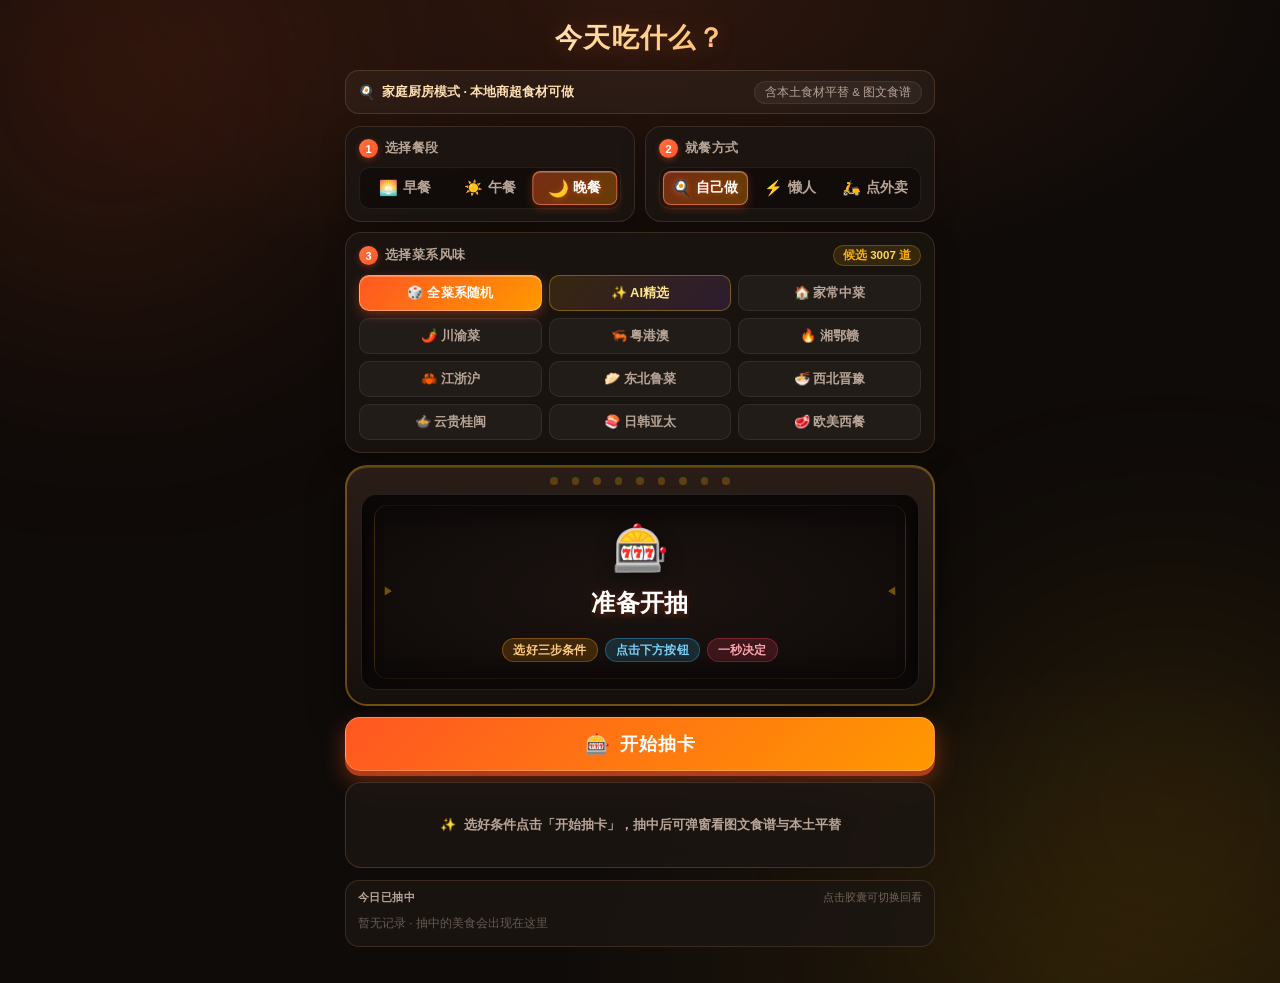
==== index.html @ c39fadd8 "feat: add Lazy Zone mode, AI Picks cuisine, and smart local ingredient substitutions" ====
<!DOCTYPE html>
<html lang="zh-CN">
<head>
  <meta charset="UTF-8" />
  <meta name="viewport" content="width=device-width, initial-scale=1.0" />
  <title>今天吃什么 · 每日美食抽选机</title>
  <link rel="stylesheet" href="style.css" />
</head>
<body>
  <div class="bg-glow bg-glow-1"></div>
  <div class="bg-glow bg-glow-2"></div>
  <canvas id="fxCanvas" class="fx-canvas"></canvas>

  <main class="app-container">
    <!-- 顶部极简标题 -->
    <header class="app-header">
      <h1 class="app-title">今天吃什么？</h1>
    </header>

    <!-- 恒定高度状态控制条（自己做 / 点外卖原地平滑淡入淡出，0高度跳动） -->
    <div class="status-stage">
      <!-- 自己做状态层 -->
      <div id="cookStatusLayer" class="status-layer active">
        <div class="loc-left">
          <span class="status-icon-badge">🍳</span>
          <span class="loc-text-ellipsis">家庭厨房模式 · 本地商超食材可做</span>
        </div>
        <div class="status-right-tag">含本土食材平替 & 图文食谱</div>
      </div>

      <!-- 懒人专区状态层 -->
      <div id="lazyStatusLayer" class="status-layer">
        <div class="loc-left">
          <span class="status-icon-badge">⚡</span>
          <span class="loc-text-ellipsis">懒人专区 · 电饭煲 / 空气炸锅 / 微波炉 / 10分钟快手</span>
        </div>
        <div class="status-right-tag">一锅出 · 少洗碗</div>
      </div>

      <!-- 点外卖状态层 -->
      <div id="takeoutStatusLayer" class="status-layer">
        <div class="loc-left">
          <span class="loc-dot" id="locDot"></span>
          <span id="locText" class="loc-text-ellipsis">正在扫描周边外卖店铺...</span>
        </div>
        <div class="loc-actions">
          <select id="radiusSelect" class="city-select" title="选择外卖配送扫描范围">
            <option value="1000">1km内</option>
            <option value="3000" selected>3km内</option>
            <option value="5000">5km内</option>
          </select>
          <select id="cityPreset" class="city-select" title="切换城市/商圈">
            <option value="">切换城市</option>
            <option value="31.2304,121.4737,上海市·人民广场">上海市</option>
            <option value="39.9042,116.4074,北京市·王府井">北京市</option>
            <option value="23.1291,113.2644,广州市·天河城">广州市</option>
            <option value="22.5431,114.0579,深圳市·福田中心">深圳市</option>
            <option value="30.6574,104.0815,成都市·春熙路">成都市</option>
            <option value="30.2741,120.1551,杭州市·西湖湖滨">杭州市</option>
            <option value="30.5928,114.3055,武汉市·江汉路">武汉市</option>
            <option value="28.2282,112.9388,长沙市·五一广场">长沙市</option>
            <option value="29.5630,106.5516,重庆市·解放碑">重庆市</option>
            <option value="34.3416,108.9398,西安市·钟楼">西安市</option>
          </select>
          <button type="button" id="btnRelocate" class="loc-btn" title="重新扫描定位">📍</button>
          <button type="button" id="btnSourceConfig" class="loc-btn" title="配置高德官方周边商户Key（可选）">⚙️</button>
        </div>
      </div>
    </div>

    <!-- 三步式选择面板 -->
    <section class="steps-panel">
      <div class="step-row-split">
        <!-- STEP 1: 早中晚 -->
        <div class="step-card">
          <div class="step-label">
            <span class="step-num">1</span>
            <span class="step-name">选择餐段</span>
          </div>
          <div class="segmented-control cols-3" id="mealGroup" style="--active-idx: 0;">
            <div class="segment-glider"></div>
            <button type="button" class="segment-btn active" data-meal="breakfast" data-idx="0">
              <span class="pill-icon">🌅</span><span>早餐</span>
            </button>
            <button type="button" class="segment-btn" data-meal="lunch" data-idx="1">
              <span class="pill-icon">☀️</span><span>午餐</span>
            </button>
            <button type="button" class="segment-btn" data-meal="dinner" data-idx="2">
              <span class="pill-icon">🌙</span><span>晚餐</span>
            </button>
          </div>
        </div>

        <!-- STEP 2: 自己做 / 懒人专区 / 外卖 -->
        <div class="step-card">
          <div class="step-label">
            <span class="step-num">2</span>
            <span class="step-name">就餐方式</span>
          </div>
          <div class="segmented-control cols-3" id="modeGroup" style="--active-idx: 0;">
            <div class="segment-glider"></div>
            <button type="button" class="segment-btn active" data-mode="cook" data-idx="0">
              <span class="pill-icon">🍳</span><span>自己做</span>
            </button>
            <button type="button" class="segment-btn" data-mode="lazy" data-idx="1">
              <span class="pill-icon">⚡</span><span>懒人</span>
            </button>
            <button type="button" class="segment-btn" data-mode="takeout" data-idx="2">
              <span class="pill-icon">🛵</span><span>点外卖</span>
            </button>
          </div>
        </div>
      </div>

      <!-- STEP 3: 3×4 完美对称菜系网格（全随机 + AI精选 + 10大菜系 = 12格） -->
      <div class="step-card">
        <div class="step-label">
          <span class="step-num">3</span>
          <span class="step-name">选择菜系风味</span>
          <span class="pool-count" id="poolCount">候选 <b id="poolCountNum">--</b> 道</span>
        </div>
        <div class="cuisine-grid" id="cuisineGroup">
          <button type="button" class="cuisine-chip active" data-cuisine="all">🎲 全菜系随机</button>
          <button type="button" class="cuisine-chip ai-pick-chip" data-cuisine="AI精选">✨ AI精选</button>
          <button type="button" class="cuisine-chip" data-cuisine="家常中菜">🏠 家常中菜</button>
          <button type="button" class="cuisine-chip" data-cuisine="川渝菜">🌶️ 川渝菜</button>
          <button type="button" class="cuisine-chip" data-cuisine="粤港澳">🦐 粤港澳</button>
          <button type="button" class="cuisine-chip" data-cuisine="湘鄂赣">🔥 湘鄂赣</button>
          <button type="button" class="cuisine-chip" data-cuisine="江浙沪">🦀 江浙沪</button>
          <button type="button" class="cuisine-chip" data-cuisine="东北鲁菜">🥟 东北鲁菜</button>
          <button type="button" class="cuisine-chip" data-cuisine="西北晋豫">🍜 西北晋豫</button>
          <button type="button" class="cuisine-chip" data-cuisine="云贵桂闽">🍲 云贵桂闽</button>
          <button type="button" class="cuisine-chip" data-cuisine="日韩亚太">🍣 日韩亚太</button>
          <button type="button" class="cuisine-chip" data-cuisine="欧美西餐">🥩 欧美西餐</button>
        </div>
      </div>
    </section>

    <!-- 老虎机滚轮抽选机 -->
    <section class="slot-machine-section">
      <div class="slot-frame" id="slotFrame">
        <div class="slot-lights">
          <span></span><span></span><span></span><span></span><span></span><span></span><span></span><span></span><span></span>
        </div>

        <div class="slot-window" id="slotWindow">
          <div class="slot-fade-top"></div>
          <div class="slot-speed-lines" id="slotSpeedLines"></div>
          <div class="slot-center-highlight">
            <div class="slot-pointer left">▶</div>
            <div class="slot-pointer right">◀</div>
          </div>
          <div class="slot-shockwave" id="slotShockwave"></div>
          <div class="slot-reel" id="slotReel">
            <div class="reel-card">
              <div class="dish-emoji">🎰</div>
              <div class="dish-name-wrap">
                <div class="dish-name">准备开抽</div>
              </div>
              <div class="dish-badges">
                <span class="badge badge-cuisine">选好三步条件</span>
                <span class="badge badge-mode">点击下方按钮</span>
                <span class="badge badge-flavor">一秒决定</span>
              </div>
            </div>
          </div>
          <div class="slot-fade-bottom"></div>
        </div>
      </div>

      <!-- 抽卡主按钮 -->
      <div class="draw-action-bar">
        <button type="button" id="btnDraw" class="draw-btn">
          <span class="draw-btn-shine"></span>
          <span class="draw-btn-icon">🎰</span>
          <span class="draw-btn-text">开始抽卡</span>
        </button>
      </div>

      <!-- 恒定高度底部操作坞（抽中后点击按钮才弹窗展示详细图文食谱或周边实店，主界面始终极简干净） -->
      <div class="result-dock" id="resultDock">
        <div class="dock-layer active" id="dockIdle">
          <div class="dock-placeholder">
            <span class="dock-placeholder-icon">✨</span>
            <span id="dockIdleText">选好条件点击「开始抽卡」，抽中后可点击查看详细图文食谱</span>
          </div>
        </div>
        <div class="dock-layer" id="dockResult">
          <div id="resultActionContent" class="result-action-content"></div>
        </div>
      </div>
    </section>

    <!-- 今日抽卡记录栏 -->
    <section id="historySection" class="history-section">
      <div class="history-header">
        <span class="history-title">今日已抽中</span>
        <span class="history-hint">点击胶囊可切换回看</span>
      </div>
      <div class="history-list" id="historyList">
        <span class="history-empty">暂无记录 · 抽中的美食会出现在这里</span>
      </div>
    </section>
  </main>

  <!-- 本页详细图文食谱 / 周边实店详情弹窗（点击按钮后在本页弹出，无外部跳转） -->
  <div id="recipeModal" class="modal-backdrop" aria-hidden="true">
    <div class="modal-card">
      <div class="modal-header">
        <div class="modal-title-group">
          <span id="modalEmoji" class="modal-emoji">🥘</span>
          <div class="modal-title-wrap">
            <h2 id="modalDishName" class="modal-title">菜名</h2>
            <div id="modalTags" class="modal-subtags"></div>
          </div>
        </div>
        <button type="button" id="btnCloseModal" class="modal-close" title="关闭弹窗">✕</button>
      </div>
      <div class="modal-body" id="modalBody"></div>
      <div class="modal-footer" id="modalFooter"></div>
    </div>
  </div>

  <!-- 外卖周边数据源设置弹窗 -->
  <div id="sourceModal" class="modal-backdrop" aria-hidden="true">
    <div class="modal-card" style="max-width:440px;">
      <div class="modal-header">
        <div class="modal-title-group">
          <span class="modal-emoji">📡</span>
          <div class="modal-title-wrap">
            <h2 class="modal-title">周边外卖店铺数据源</h2>
            <div class="modal-subtags">
              <span class="badge badge-cuisine" id="sourceStatusBadge">当前：免Key开放实时库</span>
            </div>
          </div>
        </div>
        <button type="button" id="btnCloseSourceModal" class="modal-close">✕</button>
      </div>
      <div class="modal-body">
        <div class="source-note">
          默认已接入<strong>免Key实时周边餐饮扫描</strong>（自动识别周边 1~5km 真实门店并自动归类菜系）。<br/>
          如需中国大陆三四线/县城更全门店、精准评分与人均消费，可在此填入免费的<strong>高德地图 Web服务 Key</strong>（个人实名每月 5,000 次免费额度，仅保存在本地浏览器）：
        </div>
        <div class="source-input-group">
          <input type="text" id="amapKeyInput" class="source-input" placeholder="留空则使用默认免费实时扫描，或粘贴高德 Web服务 Key" />
        </div>
      </div>
      <div class="modal-footer">
        <button type="button" id="btnSaveSource" class="action-link-btn primary-action">💾 保存并立即重新扫描</button>
        <button type="button" id="btnResetSource" class="action-link-btn">🔄 恢复默认免Key源</button>
      </div>
    </div>
  </div>

  <script src="dishes_data.js"></script>
  <script src="ai_curated_data.js"></script>
  <script src="city_shops_data.js"></script>
  <script src="app.js"></script>
</body>
</html>
---- style.css ----
:root {
  --bg-dark: #0f0b09;
  --bg-card: rgba(28, 22, 19, 0.84);
  --border-subtle: rgba(255, 190, 140, 0.14);
  --primary: #ff5722;
  --accent-gold: #ffb300;
  --accent-green: #22c55e;
  --text-main: #fff8f3;
  --text-muted: #b8a598;
  --reel-height: 196px;
  --ease-spring: cubic-bezier(0.22, 1, 0.36, 1);
  --ease-bounce: cubic-bezier(0.34, 1.56, 0.64, 1);
}

* {
  box-sizing: border-box;
  margin: 0;
  padding: 0;
  -webkit-tap-highlight-color: transparent;
}

body {
  font-family: -apple-system, BlinkMacSystemFont, "PingFang SC", "Hiragino Sans GB", "Microsoft YaHei", sans-serif;
  background-color: var(--bg-dark);
  background-image:
    radial-gradient(ellipse 80% 45% at 50% 0%, rgba(255, 100, 45, 0.13) 0%, transparent 65%),
    radial-gradient(ellipse 65% 50% at 85% 100%, rgba(255, 179, 0, 0.09) 0%, transparent 65%);
  color: var(--text-main);
  min-height: 100vh;
  display: flex;
  justify-content: center;
  align-items: flex-start;
  padding: 18px 16px 36px;
  overflow-x: hidden;
  position: relative;
}

.fx-canvas {
  position: fixed;
  inset: 0;
  width: 100%;
  height: 100%;
  pointer-events: none;
  z-index: 50;
}

.bg-glow {
  position: fixed;
  border-radius: 50%;
  filter: blur(130px);
  pointer-events: none;
  z-index: 0;
}

.bg-glow-1 {
  width: 420px;
  height: 420px;
  background: rgba(255, 87, 34, 0.15);
  top: -120px;
  left: -100px;
}

.bg-glow-2 {
  width: 380px;
  height: 380px;
  background: rgba(255, 179, 0, 0.11);
  bottom: -100px;
  right: -80px;
}

/* Main Centered Clean Container */
.app-container {
  position: relative;
  z-index: 1;
  width: 100%;
  max-width: 590px;
  display: flex;
  flex-direction: column;
  gap: 12px;
}

.app-header {
  text-align: center;
  padding: 2px 0;
}

.app-title {
  font-size: 27px;
  font-weight: 900;
  letter-spacing: 1.4px;
  background: linear-gradient(135deg, #fff8f0 10%, #ffcc80 55%, #ff7043 100%);
  -webkit-background-clip: text;
  -webkit-text-fill-color: transparent;
  filter: drop-shadow(0 2px 10px rgba(255, 87, 34, 0.24));
}

/* Fixed-Height Status Stage (Zero Layout Jump between Cook & Takeout) */
.status-stage {
  position: relative;
  height: 44px;
  border-radius: 14px;
  background: rgba(255, 255, 255, 0.04);
  border: 1px solid rgba(255, 190, 140, 0.16);
  overflow: hidden;
  backdrop-filter: blur(14px);
}

.status-layer {
  position: absolute;
  inset: 0;
  display: flex;
  align-items: center;
  justify-content: space-between;
  gap: 8px;
  padding: 0 12px;
  font-size: 12.5px;
  opacity: 0;
  transform: translateY(8px);
  pointer-events: none;
  transition: opacity 0.28s var(--ease-spring), transform 0.28s var(--ease-spring);
}

.status-layer.active {
  opacity: 1;
  transform: translateY(0);
  pointer-events: auto;
}

.loc-left {
  display: flex;
  align-items: center;
  gap: 7px;
  font-weight: 600;
  color: #ffe0b2;
  min-width: 0;
}

.loc-text-ellipsis {
  white-space: nowrap;
  overflow: hidden;
  text-overflow: ellipsis;
}

.status-icon-badge {
  font-size: 14px;
  flex-shrink: 0;
}

.status-right-tag {
  font-size: 11.5px;
  color: var(--text-muted);
  background: rgba(255, 255, 255, 0.05);
  padding: 3px 10px;
  border-radius: 99px;
  border: 1px solid rgba(255, 255, 255, 0.07);
  white-space: nowrap;
  flex-shrink: 0;
}

.loc-dot {
  flex-shrink: 0;
  width: 8px;
  height: 8px;
  border-radius: 50%;
  background: var(--accent-green);
  box-shadow: 0 0 8px var(--accent-green);
  transition: background 0.3s, box-shadow 0.3s;
}

.loc-dot.loading {
  background: var(--accent-gold);
  box-shadow: 0 0 8px var(--accent-gold);
  animation: pulse 1s infinite;
}

.loc-actions {
  display: flex;
  align-items: center;
  gap: 5px;
  flex-shrink: 0;
}

.loc-btn,
.city-select {
  background: rgba(255, 255, 255, 0.075);
  color: var(--text-main);
  border: 1px solid var(--border-subtle);
  border-radius: 8px;
  padding: 4px 7px;
  font-size: 12px;
  cursor: pointer;
  transition: background 0.2s, border-color 0.2s, transform 0.15s;
}

.loc-btn:hover,
.city-select:hover {
  background: rgba(255, 255, 255, 0.15);
  border-color: rgba(255, 179, 0, 0.42);
}

.loc-btn:active {
  transform: scale(0.94);
}

.city-select option {
  background: #1e1815;
  color: #fff;
}

/* Steps Panel */
.steps-panel {
  display: flex;
  flex-direction: column;
  gap: 10px;
}

.step-row-split {
  display: grid;
  grid-template-columns: 1fr 1fr;
  gap: 10px;
}

@media (max-width: 520px) {
  .step-row-split {
    grid-template-columns: 1fr;
  }
}

.step-card {
  background: var(--bg-card);
  border: 1px solid var(--border-subtle);
  border-radius: 16px;
  padding: 12px 13px;
  backdrop-filter: blur(14px);
  box-shadow: 0 6px 24px rgba(0, 0, 0, 0.24);
}

.step-label {
  display: flex;
  align-items: center;
  gap: 7px;
  margin-bottom: 9px;
}

.step-num {
  width: 19px;
  height: 19px;
  border-radius: 50%;
  background: linear-gradient(135deg, #ff7043, #ff5722);
  color: #fff;
  font-size: 11px;
  font-weight: 800;
  display: inline-flex;
  align-items: center;
  justify-content: center;
  box-shadow: 0 2px 6px rgba(255, 87, 34, 0.35);
}

.step-name {
  font-size: 12.5px;
  font-weight: 700;
  color: var(--text-muted);
  letter-spacing: 0.4px;
}

.pool-count {
  margin-left: auto;
  font-size: 11.5px;
  color: var(--accent-gold);
  background: rgba(255, 179, 0, 0.12);
  border: 1px solid rgba(255, 179, 0, 0.26);
  padding: 2px 9px;
  border-radius: 99px;
  font-weight: 600;
  font-variant-numeric: tabular-nums;
  transition: transform 0.2s var(--ease-bounce);
}

.pool-count.bump {
  transform: scale(1.08);
}

.pool-count b {
  font-weight: 800;
  color: #ffd54f;
}

/* Silky Sliding Segmented Controls */
.segmented-control {
  position: relative;
  display: grid;
  background: rgba(0, 0, 0, 0.34);
  border: 1px solid rgba(255, 255, 255, 0.07);
  border-radius: 11px;
  padding: 3px;
  isolation: isolate;
}

.segmented-control.cols-3 {
  grid-template-columns: repeat(3, 1fr);
}

.segmented-control.cols-2 {
  grid-template-columns: repeat(2, 1fr);
}

.segment-glider {
  position: absolute;
  top: 3px;
  bottom: 3px;
  left: 3px;
  border-radius: 8px;
  background: linear-gradient(135deg, rgba(255, 87, 34, 0.44), rgba(255, 152, 0, 0.36));
  border: 1px solid rgba(255, 138, 101, 0.65);
  box-shadow: 0 3px 10px rgba(255, 87, 34, 0.28), inset 0 1px 0 rgba(255, 255, 255, 0.2);
  z-index: 0;
  transform: translateX(calc(var(--active-idx, 0) * 100%));
  transition: transform 0.34s var(--ease-spring);
  pointer-events: none;
}

.segmented-control.cols-3 .segment-glider {
  width: calc((100% - 6px) / 3);
}

.segmented-control.cols-2 .segment-glider {
  width: calc((100% - 6px) / 2);
}

.segment-btn {
  position: relative;
  z-index: 1;
  display: flex;
  align-items: center;
  justify-content: center;
  gap: 5px;
  padding: 8px 6px;
  border: none;
  background: transparent;
  color: var(--text-muted);
  font-size: 13.5px;
  font-weight: 700;
  cursor: pointer;
  border-radius: 8px;
  transition: color 0.22s ease, transform 0.15s ease;
  white-space: nowrap;
}

.segment-btn:hover {
  color: var(--text-main);
}

.segment-btn:active {
  transform: scale(0.95);
}

.segment-btn.active {
  color: #fff;
  text-shadow: 0 1px 6px rgba(255, 87, 34, 0.48);
}

.pill-icon {
  font-size: 15px;
  transition: transform 0.25s var(--ease-bounce);
}

.segment-btn.active .pill-icon {
  transform: scale(1.12);
}

/* Symmetrical 3×4 Cuisine Grid (12 exact cells, 0 orphans!) */
.cuisine-grid {
  display: grid;
  grid-template-columns: repeat(3, 1fr);
  gap: 7px;
}

.cuisine-chip {
  position: relative;
  padding: 8px 6px;
  border-radius: 10px;
  background: rgba(255, 255, 255, 0.038);
  border: 1px solid rgba(255, 255, 255, 0.075);
  color: var(--text-muted);
  font-size: 13px;
  font-weight: 600;
  cursor: pointer;
  transition: background 0.22s ease, color 0.22s ease, border-color 0.22s ease, transform 0.16s var(--ease-spring), box-shadow 0.22s ease;
  white-space: nowrap;
  overflow: hidden;
  text-overflow: ellipsis;
}

.cuisine-chip[data-cuisine="all"] {
  font-size: 13px;
  letter-spacing: 0.2px;
}

.cuisine-chip.ai-pick-chip {
  color: #fde68a;
  border-color: rgba(251, 191, 36, 0.35);
  background: linear-gradient(135deg, rgba(245, 158, 11, 0.14), rgba(168, 85, 247, 0.14));
}

.cuisine-chip.ai-pick-chip:hover {
  border-color: rgba(251, 191, 36, 0.65);
  color: #fff;
}

.cuisine-chip.ai-pick-chip.active {
  background: linear-gradient(135deg, #f59e0b, #ec4899);
  border-color: rgba(254, 240, 138, 0.65);
  color: #fff;
  box-shadow: 0 4px 14px rgba(245, 158, 11, 0.38);
}

.cuisine-chip:hover {
  background: rgba(255, 255, 255, 0.09);
  color: var(--text-main);
  border-color: rgba(255, 190, 140, 0.26);
}

.cuisine-chip:active {
  transform: scale(0.96);
}

.cuisine-chip.active {
  background: linear-gradient(135deg, #ff5722, #ff9800);
  border-color: rgba(255, 224, 178, 0.45);
  color: #fff;
  font-weight: 700;
  box-shadow: 0 4px 12px rgba(255, 87, 34, 0.34), inset 0 1px 0 rgba(255, 255, 255, 0.25);
}

.cuisine-chip-count {
  font-size: 10.5px;
  opacity: 0.8;
  margin-left: 2px;
  font-weight: 600;
}

/* Slot Machine Section */
.slot-machine-section {
  display: flex;
  flex-direction: column;
  gap: 11px;
}

.slot-frame {
  background: linear-gradient(180deg, #2a1d18 0%, #16100d 100%);
  border: 2px solid rgba(255, 179, 0, 0.34);
  border-radius: 22px;
  padding: 10px 14px 14px;
  box-shadow: 0 14px 34px rgba(0, 0, 0, 0.52), inset 0 1px 0 rgba(255, 255, 255, 0.12);
  position: relative;
  transition: border-color 0.35s ease, box-shadow 0.35s ease;
}

.slot-frame.spinning {
  border-color: #ff9800;
  box-shadow: 0 0 30px rgba(255, 152, 0, 0.36), inset 0 0 18px rgba(255, 87, 34, 0.22);
}

.slot-frame.won {
  border-color: #ffc107;
  box-shadow: 0 0 34px rgba(255, 193, 7, 0.42), inset 0 0 18px rgba(255, 179, 0, 0.16);
}

.slot-lights {
  display: flex;
  justify-content: center;
  gap: 14px;
  margin-bottom: 9px;
}

.slot-lights span {
  width: 7.5px;
  height: 7.5px;
  border-radius: 50%;
  background: rgba(255, 179, 0, 0.24);
  transition: background 0.25s, box-shadow 0.25s, transform 0.25s;
}

.slot-frame.spinning .slot-lights span:nth-child(3n+1) { animation: marqueeChase 0.45s 0s infinite; }
.slot-frame.spinning .slot-lights span:nth-child(3n+2) { animation: marqueeChase 0.45s 0.15s infinite; }
.slot-frame.spinning .slot-lights span:nth-child(3n) { animation: marqueeChase 0.45s 0.3s infinite; }

.slot-frame.won .slot-lights span {
  background: #22c55e;
  box-shadow: 0 0 10px #22c55e;
  transform: scale(1.15);
}

.slot-window {
  height: var(--reel-height);
  background: radial-gradient(ellipse at center, #1b1310 0%, #0d0908 100%);
  border-radius: 16px;
  border: 1px solid rgba(255, 255, 255, 0.09);
  box-shadow: inset 0 8px 18px rgba(0, 0, 0, 0.72), inset 0 -8px 18px rgba(0, 0, 0, 0.72);
  overflow: hidden;
  position: relative;
}

.slot-fade-top,
.slot-fade-bottom {
  position: absolute;
  left: 0;
  right: 0;
  height: 32px;
  z-index: 4;
  pointer-events: none;
}

.slot-fade-top {
  top: 0;
  background: linear-gradient(180deg, rgba(13, 9, 8, 0.95) 0%, rgba(13, 9, 8, 0) 100%);
}

.slot-fade-bottom {
  bottom: 0;
  background: linear-gradient(0deg, rgba(13, 9, 8, 0.95) 0%, rgba(13, 9, 8, 0) 100%);
}

.slot-speed-lines {
  position: absolute;
  inset: 0;
  z-index: 3;
  pointer-events: none;
  opacity: 0;
  background: repeating-linear-gradient(
    90deg,
    transparent 0%,
    transparent 12%,
    rgba(255, 179, 0, 0.045) 12.5%,
    transparent 13%
  );
  transition: opacity 0.3s ease;
}

.slot-frame.spinning .slot-speed-lines {
  opacity: 1;
}

.slot-center-highlight {
  position: absolute;
  inset: 10px 12px;
  border-radius: 13px;
  border: 1px solid rgba(255, 179, 0, 0.2);
  pointer-events: none;
  z-index: 3;
  display: flex;
  align-items: center;
  justify-content: space-between;
  padding: 0 8px;
  transition: border-color 0.3s, box-shadow 0.3s;
}

.slot-frame.won .slot-center-highlight {
  border-color: rgba(255, 193, 7, 0.55);
  box-shadow: inset 0 0 24px rgba(255, 193, 7, 0.14);
}

.slot-pointer {
  font-size: 11px;
  color: rgba(255, 179, 0, 0.42);
  transition: color 0.3s, transform 0.3s var(--ease-bounce);
}

.slot-frame.won .slot-pointer {
  color: #ffc107;
  transform: scale(1.25);
}

.slot-shockwave {
  position: absolute;
  top: 50%;
  left: 50%;
  width: 40px;
  height: 40px;
  margin-top: -20px;
  margin-left: -20px;
  border-radius: 50%;
  border: 2px solid rgba(255, 193, 7, 0.8);
  opacity: 0;
  pointer-events: none;
  z-index: 3;
}

.slot-shockwave.boom {
  animation: shockwaveExpand 0.65s cubic-bezier(0.16, 1, 0.3, 1) forwards;
}

.slot-reel {
  will-change: transform;
  transform: translate3d(0, 0, 0);
  backface-visibility: hidden;
}

.reel-card {
  height: var(--reel-height);
  min-height: var(--reel-height);
  max-height: var(--reel-height);
  display: flex;
  flex-direction: column;
  align-items: center;
  justify-content: center;
  padding: 12px 28px;
  text-align: center;
  user-select: none;
  overflow: hidden;
}

.dish-emoji {
  font-size: 46px;
  line-height: 1;
  height: 50px;
  display: flex;
  align-items: center;
  justify-content: center;
  margin-bottom: 4px;
  filter: drop-shadow(0 4px 10px rgba(0, 0, 0, 0.42));
  transition: transform 0.35s var(--ease-bounce);
}

.slot-frame.won .dish-emoji {
  transform: scale(1.12);
}

.dish-name-wrap {
  height: 52px;
  width: 100%;
  display: flex;
  align-items: center;
  justify-content: center;
  margin-bottom: 8px;
}

.dish-name {
  font-size: 24px;
  font-weight: 800;
  color: #fff;
  letter-spacing: 0.4px;
  line-height: 1.24;
  text-shadow: 0 2px 10px rgba(255, 87, 34, 0.36);
  display: -webkit-box;
  -webkit-line-clamp: 2;
  -webkit-box-orient: vertical;
  overflow: hidden;
}

.dish-name.combo-title {
  font-size: 19px;
}

.dish-badges {
  height: 26px;
  display: flex;
  align-items: center;
  justify-content: center;
  gap: 7px;
  flex-wrap: nowrap;
}

.badge {
  font-size: 11.5px;
  font-weight: 700;
  padding: 3.5px 10px;
  border-radius: 999px;
  letter-spacing: 0.2px;
  white-space: nowrap;
}

.badge-cuisine {
  background: rgba(255, 152, 0, 0.18);
  color: #ffcc80;
  border: 1px solid rgba(255, 152, 0, 0.35);
}

.badge-mode {
  background: rgba(56, 189, 248, 0.16);
  color: #7dd3fc;
  border: 1px solid rgba(56, 189, 248, 0.35);
}

.badge-flavor {
  background: rgba(244, 63, 94, 0.18);
  color: #fda4af;
  border: 1px solid rgba(244, 63, 94, 0.35);
}

/* Tactile 3D Draw Button */
.draw-action-bar {
  display: flex;
}

.draw-btn {
  position: relative;
  overflow: hidden;
  width: 100%;
  padding: 14px 22px;
  border-radius: 15px;
  border: 1px solid rgba(255, 224, 178, 0.35);
  background: linear-gradient(135deg, #ff5722 0%, #ff9800 100%);
  color: #fff;
  font-size: 18px;
  font-weight: 800;
  letter-spacing: 1px;
  cursor: pointer;
  display: flex;
  align-items: center;
  justify-content: center;
  gap: 9px;
  box-shadow: 0 5px 0 #b23c17, 0 10px 22px rgba(255, 87, 34, 0.38);
  transition: transform 0.14s var(--ease-spring), box-shadow 0.14s var(--ease-spring), filter 0.2s;
}

.draw-btn-shine {
  position: absolute;
  top: 0;
  left: -100%;
  width: 60%;
  height: 100%;
  background: linear-gradient(90deg, transparent 0%, rgba(255, 255, 255, 0.28) 50%, transparent 100%);
  transform: skewX(-25deg);
  animation: btnShine 3.8s infinite;
  pointer-events: none;
}

.draw-btn:hover:not(:disabled) {
  filter: brightness(1.06);
  transform: translateY(-1px);
  box-shadow: 0 6px 0 #b23c17, 0 14px 26px rgba(255, 87, 34, 0.5);
}

.draw-btn:active:not(:disabled) {
  transform: translateY(3px);
  box-shadow: 0 2px 0 #b23c17, 0 5px 12px rgba(255, 87, 34, 0.34);
}

.draw-btn:disabled {
  cursor: not-allowed;
  filter: saturate(0.75);
  transform: translateY(3px);
  box-shadow: 0 2px 0 #8f3012, 0 5px 12px rgba(255, 87, 34, 0.24);
}

.draw-btn-icon {
  font-size: 20px;
  transition: transform 0.35s var(--ease-bounce);
}

.draw-btn:hover:not(:disabled) .draw-btn-icon {
  transform: rotate(-12deg) scale(1.1);
}

/* Fixed-Height Result Action Dock (0 layout shift!) */
.result-dock {
  position: relative;
  height: 86px;
  background: var(--bg-card);
  border: 1px solid rgba(255, 190, 140, 0.18);
  border-radius: 16px;
  overflow: hidden;
  backdrop-filter: blur(12px);
  transition: border-color 0.3s ease, box-shadow 0.3s ease;
}

.result-dock.has-result {
  border-color: rgba(255, 179, 0, 0.42);
  box-shadow: 0 6px 22px rgba(0, 0, 0, 0.28);
}

.dock-layer {
  position: absolute;
  inset: 0;
  padding: 11px 14px;
  display: flex;
  flex-direction: column;
  justify-content: center;
  opacity: 0;
  transform: translateY(8px) scale(0.985);
  pointer-events: none;
  transition: opacity 0.28s var(--ease-spring), transform 0.28s var(--ease-spring);
}

.dock-layer.active {
  opacity: 1;
  transform: translateY(0) scale(1);
  pointer-events: auto;
}

.dock-placeholder {
  display: flex;
  align-items: center;
  justify-content: center;
  gap: 8px;
  color: var(--text-muted);
  font-size: 13px;
  font-weight: 600;
  text-align: center;
}

.action-panel-header {
  display: flex;
  align-items: center;
  justify-content: space-between;
  margin-bottom: 8px;
  font-size: 12.5px;
  color: var(--text-muted);
  font-weight: 600;
  white-space: nowrap;
  overflow: hidden;
  gap: 8px;
}

.action-panel-header span:first-child {
  overflow: hidden;
  text-overflow: ellipsis;
}

.action-panel-header strong {
  color: var(--accent-gold);
}

.action-btn-grid {
  display: grid;
  grid-template-columns: repeat(2, 1fr);
  gap: 8px;
}

.action-btn-grid.cols-3 {
  grid-template-columns: repeat(3, 1fr);
}

.action-link-btn {
  display: inline-flex;
  align-items: center;
  justify-content: center;
  gap: 5px;
  padding: 8px 10px;
  border-radius: 10px;
  font-size: 13px;
  font-weight: 700;
  cursor: pointer;
  border: 1px solid rgba(255, 255, 255, 0.12);
  background: rgba(255, 255, 255, 0.06);
  color: var(--text-main);
  white-space: nowrap;
  transition: background 0.2s, transform 0.15s var(--ease-spring), border-color 0.2s;
}

.action-link-btn:hover {
  background: rgba(255, 255, 255, 0.14);
  transform: translateY(-1px);
}

.action-link-btn:active {
  transform: scale(0.96);
}

.action-link-btn.primary-action {
  background: linear-gradient(135deg, rgba(255, 179, 0, 0.25), rgba(255, 87, 34, 0.25));
  border-color: rgba(255, 179, 0, 0.55);
  color: #ffe082;
}

.action-link-btn.primary-action:hover {
  background: linear-gradient(135deg, rgba(255, 179, 0, 0.36), rgba(255, 87, 34, 0.36));
}

/* History Bar */
.history-section {
  min-height: 64px;
  background: var(--bg-card);
  border: 1px solid var(--border-subtle);
  border-radius: 14px;
  padding: 9px 12px;
  display: flex;
  flex-direction: column;
  justify-content: center;
}

.history-header {
  display: flex;
  align-items: center;
  justify-content: space-between;
  margin-bottom: 6px;
}

.history-title {
  font-size: 11px;
  color: var(--text-muted);
  font-weight: 700;
  letter-spacing: 0.4px;
}

.history-hint {
  font-size: 11px;
  color: rgba(184, 165, 152, 0.55);
}

.history-list {
  display: flex;
  align-items: center;
  gap: 6px;
  overflow-x: auto;
  scrollbar-width: none;
  min-height: 26px;
}

.history-list::-webkit-scrollbar {
  display: none;
}

.history-empty {
  font-size: 12px;
  color: rgba(184, 165, 152, 0.48);
}

.history-pill {
  flex-shrink: 0;
  display: inline-flex;
  align-items: center;
  gap: 5px;
  padding: 4px 10px;
  border-radius: 99px;
  background: rgba(255, 255, 255, 0.06);
  border: 1px solid rgba(255, 255, 255, 0.1);
  font-size: 12px;
  color: var(--text-main);
  cursor: pointer;
  transition: background 0.2s, border-color 0.2s, transform 0.2s var(--ease-bounce);
  animation: pillPopIn 0.3s var(--ease-bounce);
}

.history-pill:hover {
  background: rgba(255, 152, 0, 0.2);
  border-color: rgba(255, 152, 0, 0.45);
}

.history-pill.active-pill {
  background: rgba(255, 152, 0, 0.22);
  border-color: rgba(255, 179, 0, 0.55);
  color: #ffe082;
}

/* =========================================================================
   In-Page Recipe & Nearby Shop Modal (Click-Triggered Popup, ZERO Clipping!)
   ========================================================================= */
.modal-backdrop {
  position: fixed;
  inset: 0;
  background: rgba(0, 0, 0, 0.76);
  backdrop-filter: blur(8px);
  z-index: 100;
  display: flex;
  align-items: center;
  justify-content: center;
  padding: 16px;
  opacity: 0;
  visibility: hidden;
  pointer-events: none;
  transition: opacity 0.25s var(--ease-spring), visibility 0.25s;
}

.modal-backdrop.open {
  opacity: 1;
  visibility: visible;
  pointer-events: auto;
}

.modal-card {
  width: 100%;
  max-width: 680px;
  background: #1d1613;
  border: 1px solid rgba(255, 179, 0, 0.4);
  border-radius: 22px;
  padding: 20px;
  box-shadow: 0 24px 64px rgba(0, 0, 0, 0.8);
  max-height: 88vh;
  display: flex;
  flex-direction: column;
  transform: scale(0.93) translateY(12px);
  transition: transform 0.28s var(--ease-bounce);
}

.modal-backdrop.open .modal-card {
  transform: scale(1) translateY(0);
}

.modal-header {
  flex-shrink: 0;
  display: flex;
  align-items: center;
  justify-content: space-between;
  gap: 12px;
  padding-bottom: 13px;
  border-bottom: 1px solid rgba(255, 255, 255, 0.09);
}

.modal-title-group {
  display: flex;
  align-items: center;
  gap: 11px;
  min-width: 0;
}

.modal-title-wrap {
  min-width: 0;
}

.modal-emoji {
  font-size: 34px;
  flex-shrink: 0;
}

.modal-title {
  font-size: 20px;
  font-weight: 800;
  color: #fff;
  line-height: 1.25;
}

.modal-subtags {
  display: flex;
  flex-wrap: wrap;
  gap: 6px;
  margin-top: 5px;
}

.modal-close {
  flex-shrink: 0;
  width: 34px;
  height: 34px;
  border-radius: 50%;
  border: none;
  background: rgba(255, 255, 255, 0.09);
  color: var(--text-main);
  font-size: 16px;
  cursor: pointer;
  transition: background 0.2s, transform 0.2s;
}

.modal-close:hover {
  background: rgba(255, 255, 255, 0.2);
  transform: rotate(90deg);
}

/* CRITICAL FIX: Every direct child of scrollable .modal-body MUST have flex-shrink: 0 so hero banner NEVER squashes! */
.modal-body {
  flex: 1;
  min-height: 0;
  padding: 16px 4px 16px 0;
  overflow-y: auto;
  display: flex;
  flex-direction: column;
  gap: 18px;
}

.modal-body > * {
  flex-shrink: 0;
}

.modal-body::-webkit-scrollbar {
  width: 6px;
}

.modal-body::-webkit-scrollbar-thumb {
  background: rgba(255, 179, 0, 0.3);
  border-radius: 99px;
}

.modal-footer {
  flex-shrink: 0;
  padding-top: 13px;
  border-top: 1px solid rgba(255, 255, 255, 0.09);
  display: grid;
  grid-template-columns: 1fr 1fr;
  gap: 10px;
}

/* Modal Content Blocks (Hero Banner, Ingredients, Steps, Tips, Nearby Shops) */
.recipe-hero-banner {
  flex-shrink: 0;
  border-radius: 15px;
  background: linear-gradient(135deg, rgba(255, 87, 34, 0.16) 0%, rgba(255, 179, 0, 0.1) 100%);
  border: 1px solid rgba(255, 190, 140, 0.24);
  padding: 15px;
  display: flex;
  flex-direction: column;
  gap: 12px;
}

.recipe-meta-pills {
  display: flex;
  flex-wrap: wrap;
  gap: 7px;
}

.meta-pill {
  display: inline-flex;
  align-items: center;
  gap: 4px;
  padding: 4px 10px;
  border-radius: 8px;
  background: rgba(0, 0, 0, 0.34);
  border: 1px solid rgba(255, 255, 255, 0.1);
  font-size: 12.5px;
  color: #ffe0b2;
  font-weight: 600;
}

.recipe-intro-text {
  font-size: 13.5px;
  line-height: 1.6;
  color: #e6d7cb;
  background: rgba(0, 0, 0, 0.24);
  padding: 10px 12px;
  border-radius: 10px;
  border-left: 3px solid var(--accent-gold);
}

.recipe-photo-gallery {
  display: grid;
  grid-template-columns: repeat(auto-fit, minmax(160px, 1fr));
  gap: 10px;
}

.recipe-photo-card {
  position: relative;
  border-radius: 11px;
  overflow: hidden;
  border: 1px solid rgba(255, 255, 255, 0.14);
  background: #140f0d;
  aspect-ratio: 16 / 10;
}

.recipe-photo-card img {
  width: 100%;
  height: 100%;
  object-fit: cover;
  display: block;
}

.recipe-photo-caption {
  position: absolute;
  bottom: 0;
  left: 0;
  right: 0;
  padding: 4px 8px;
  background: linear-gradient(0deg, rgba(0, 0, 0, 0.82) 0%, transparent 100%);
  font-size: 11px;
  color: #fff3e0;
  font-weight: 600;
}

.recipe-block-header {
  display: flex;
  align-items: center;
  justify-content: space-between;
  margin-bottom: 10px;
  gap: 8px;
}

.recipe-block-title {
  font-size: 14.5px;
  font-weight: 800;
  color: var(--accent-gold);
  display: flex;
  align-items: center;
  gap: 6px;
}

.recipe-block-sub {
  font-size: 12px;
  color: var(--text-muted);
}

.ing-checklist-grid {
  display: grid;
  grid-template-columns: repeat(2, 1fr);
  gap: 8px;
}

@media (max-width: 500px) {
  .ing-checklist-grid,
  .shop-list-grid {
    grid-template-columns: 1fr;
  }
}

.ing-check-item {
  display: flex;
  align-items: center;
  justify-content: space-between;
  gap: 8px;
  padding: 8px 11px;
  border-radius: 10px;
  background: rgba(255, 255, 255, 0.045);
  border: 1px solid rgba(255, 255, 255, 0.09);
  cursor: pointer;
  user-select: none;
  transition: background 0.18s, border-color 0.18s;
}

.ing-check-item:hover {
  background: rgba(255, 255, 255, 0.09);
  border-color: rgba(255, 179, 0, 0.36);
}

.ing-check-item.checked {
  background: rgba(34, 197, 94, 0.12);
  border-color: rgba(34, 197, 94, 0.42);
}

.ing-check-left {
  display: flex;
  align-items: center;
  gap: 7px;
  min-width: 0;
}

.ing-checkbox {
  flex-shrink: 0;
  width: 16px;
  height: 16px;
  border-radius: 5px;
  border: 1.5px solid rgba(255, 190, 140, 0.45);
  display: inline-flex;
  align-items: center;
  justify-content: center;
  font-size: 10px;
  color: transparent;
  transition: all 0.18s;
}

.ing-check-item.checked .ing-checkbox {
  background: var(--accent-green);
  border-color: var(--accent-green);
  color: #fff;
}

.ing-name {
  font-size: 13px;
  font-weight: 600;
  color: #fff3e0;
  white-space: nowrap;
  overflow: hidden;
  text-overflow: ellipsis;
}

.ing-check-item.checked .ing-name {
  text-decoration: line-through;
  opacity: 0.65;
}

.ing-amount {
  flex-shrink: 0;
  font-size: 11.5px;
  font-weight: 700;
  color: #ffcc80;
  background: rgba(255, 152, 0, 0.15);
  padding: 2px 7px;
  border-radius: 6px;
}

.illustrated-steps-list {
  display: flex;
  flex-direction: column;
  gap: 10px;
}

.illustrated-step-card {
  display: flex;
  align-items: stretch;
  gap: 12px;
  background: rgba(255, 255, 255, 0.038);
  border: 1px solid rgba(255, 255, 255, 0.085);
  border-radius: 14px;
  padding: 12px;
  cursor: pointer;
  transition: background 0.2s, border-color 0.2s;
}

.illustrated-step-card:hover {
  background: rgba(255, 255, 255, 0.07);
  border-color: rgba(255, 179, 0, 0.36);
}

.illustrated-step-card.step-done {
  background: rgba(34, 197, 94, 0.08);
  border-color: rgba(34, 197, 94, 0.4);
}

.step-visual-box {
  flex-shrink: 0;
  width: 86px;
  border-radius: 11px;
  background: linear-gradient(160deg, rgba(255, 87, 34, 0.16) 0%, rgba(20, 14, 12, 0.72) 100%);
  border: 1px solid rgba(255, 179, 0, 0.25);
  padding: 8px 6px;
  display: flex;
  flex-direction: column;
  align-items: center;
  justify-content: center;
  text-align: center;
  gap: 4px;
}

.illustrated-step-card.step-done .step-visual-box {
  background: linear-gradient(160deg, rgba(34, 197, 94, 0.22) 0%, rgba(15, 24, 18, 0.8) 100%);
  border-color: rgba(34, 197, 94, 0.45);
}

.step-visual-svg {
  width: 36px;
  height: 36px;
  display: flex;
  align-items: center;
  justify-content: center;
}

.step-stage-name {
  font-size: 11px;
  font-weight: 800;
  color: #ffcc80;
}

.illustrated-step-card.step-done .step-stage-name {
  color: #86efac;
}

.step-content-col {
  flex: 1;
  min-width: 0;
  display: flex;
  flex-direction: column;
  justify-content: space-between;
  gap: 6px;
}

.step-top-bar {
  display: flex;
  align-items: center;
  justify-content: space-between;
  gap: 6px;
  flex-wrap: wrap;
}

.step-num-badge {
  font-size: 11px;
  font-weight: 800;
  color: #ffab91;
  background: rgba(255, 87, 34, 0.22);
  border: 1px solid rgba(255, 87, 34, 0.4);
  padding: 2px 8px;
  border-radius: 6px;
}

.illustrated-step-card.step-done .step-num-badge {
  background: rgba(34, 197, 94, 0.25);
  border-color: rgba(34, 197, 94, 0.5);
  color: #bbf7d0;
}

.step-tech-tags {
  display: flex;
  gap: 5px;
}

.step-tech-tag {
  font-size: 11px;
  font-weight: 600;
  padding: 1px 7px;
  border-radius: 6px;
  background: rgba(255, 179, 0, 0.15);
  color: #ffe082;
}

.step-desc-text {
  font-size: 14px;
  line-height: 1.62;
  color: #f5ebe4;
  word-break: break-word;
}

.step-desc-text mark {
  background: rgba(255, 179, 0, 0.22);
  color: #ffd54f;
  padding: 0 4px;
  border-radius: 4px;
  font-weight: 700;
}

.chef-tips-box {
  background: rgba(255, 179, 0, 0.07);
  border: 1px dashed rgba(255, 179, 0, 0.35);
  border-radius: 13px;
  padding: 12px 14px;
}

.chef-tips-list {
  list-style: none;
  display: flex;
  flex-direction: column;
  gap: 6px;
}

.chef-tips-list li {
  font-size: 13px;
  line-height: 1.5;
  color: #e6d3c3;
  display: flex;
  align-items: flex-start;
  gap: 7px;
}

.chef-tips-list li::before {
  content: "💡";
  flex-shrink: 0;
  font-size: 13px;
}

/* Nearby Shops Grid inside Modal */
.shop-list-grid {
  display: grid;
  grid-template-columns: repeat(2, 1fr);
  gap: 9px;
}

.nearby-shop-row {
  display: flex;
  flex-direction: column;
  justify-content: space-between;
  gap: 6px;
  padding: 10px 12px;
  border-radius: 12px;
  background: rgba(255, 255, 255, 0.04);
  border: 1px solid rgba(255, 255, 255, 0.085);
  cursor: pointer;
  transition: background 0.18s, border-color 0.18s, transform 0.15s var(--ease-spring);
}

.nearby-shop-row:hover {
  background: rgba(255, 255, 255, 0.09);
  border-color: rgba(255, 179, 0, 0.38);
  transform: translateY(-1px);
}

.nearby-shop-row.selected-shop {
  background: rgba(255, 152, 0, 0.16);
  border-color: rgba(255, 179, 0, 0.65);
}

.nearby-shop-top {
  display: flex;
  align-items: center;
  justify-content: space-between;
  gap: 6px;
}

.nearby-shop-name {
  font-size: 13.5px;
  font-weight: 800;
  color: #fff8f3;
  white-space: nowrap;
  overflow: hidden;
  text-overflow: ellipsis;
}

.nearby-shop-dist {
  flex-shrink: 0;
  font-size: 11px;
  font-weight: 700;
  color: #86efac;
  background: rgba(34, 197, 94, 0.14);
  border: 1px solid rgba(34, 197, 94, 0.32);
  padding: 1px 6px;
  border-radius: 6px;
}

.nearby-shop-bottom {
  display: flex;
  align-items: center;
  justify-content: space-between;
  gap: 6px;
  font-size: 11.5px;
  color: var(--text-muted);
}

.nearby-shop-addr {
  white-space: nowrap;
  overflow: hidden;
  text-overflow: ellipsis;
}

.nearby-shop-tag {
  flex-shrink: 0;
  font-size: 10.5px;
  color: #ffcc80;
  background: rgba(255, 152, 0, 0.14);
  padding: 1px 6px;
  border-radius: 5px;
}

.combo-suggest-chips {
  display: flex;
  flex-wrap: wrap;
  gap: 7px;
}

.combo-suggest-chip {
  font-size: 12px;
  font-weight: 600;
  color: #ffe0b2;
  background: rgba(255, 152, 0, 0.14);
  border: 1px solid rgba(255, 152, 0, 0.32);
  padding: 4px 11px;
  border-radius: 99px;
}

.source-note {
  font-size: 13px;
  line-height: 1.6;
  color: #e6d3c3;
  background: rgba(255, 255, 255, 0.04);
  padding: 11px 13px;
  border-radius: 11px;
  border: 1px solid rgba(255, 255, 255, 0.08);
}

.source-note strong {
  color: #ffd54f;
}

.source-input {
  width: 100%;
  padding: 10px 12px;
  border-radius: 10px;
  background: rgba(0, 0, 0, 0.35);
  border: 1px solid rgba(255, 179, 0, 0.35);
  color: #fff;
  font-size: 13px;
  outline: none;
}

.source-input:focus {
  border-color: #ffb300;
  box-shadow: 0 0 0 2px rgba(255, 179, 0, 0.2);
}

.copy-toast {
  position: fixed;
  bottom: 24px;
  left: 50%;
  transform: translateX(-50%) translateY(20px);
  background: rgba(34, 197, 94, 0.96);
  color: #fff;
  font-size: 13.5px;
  font-weight: 700;
  padding: 9px 18px;
  border-radius: 99px;
  box-shadow: 0 8px 24px rgba(0, 0, 0, 0.45);
  opacity: 0;
  pointer-events: none;
  z-index: 200;
  transition: opacity 0.25s ease, transform 0.25s var(--ease-bounce);
}

.copy-toast.show {
  opacity: 1;
  transform: translateX(-50%) translateY(0);
}

@keyframes marqueeChase {
  0%, 100% { background: rgba(255, 179, 0, 0.22); box-shadow: none; transform: scale(1); }
  50% { background: #ffb300; box-shadow: 0 0 12px #ffb300; transform: scale(1.25); }
}

@keyframes shockwaveExpand {
  0% { transform: scale(0.5); opacity: 0.95; }
  100% { transform: scale(12); opacity: 0; }
}

@keyframes btnShine {
  0% { left: -100%; }
  22% { left: 160%; }
  100% { left: 160%; }
}

@keyframes pillPopIn {
  0% { opacity: 0; transform: scale(0.75); }
  100% { opacity: 1; transform: scale(1); }
}

@keyframes pulse {
  0%, 100% { transform: scale(1); opacity: 1; }
  50% { transform: scale(1.25); opacity: 0.6; }
}

/* Local Ingredient Substitution Guide (本土食材平替模块) */
.ing-sub-dot {
  font-size: 10px;
  padding: 1px 5px;
  border-radius: 5px;
  background: rgba(56, 189, 248, 0.16);
  border: 1px solid rgba(56, 189, 248, 0.35);
  color: #7dd3fc;
  font-weight: 700;
  flex-shrink: 0;
}

.sub-guide-box {
  background: linear-gradient(135deg, rgba(14, 165, 233, 0.08) 0%, rgba(34, 197, 94, 0.06) 100%);
  border: 1px solid rgba(56, 189, 248, 0.28);
  border-radius: 14px;
  padding: 12px 14px;
}

.sub-guide-list {
  display: flex;
  flex-direction: column;
  gap: 8px;
}

.sub-guide-row {
  display: flex;
  align-items: baseline;
  gap: 8px;
  font-size: 13px;
  line-height: 1.5;
  color: #e2e8f0;
  background: rgba(0, 0, 0, 0.22);
  padding: 7px 10px;
  border-radius: 9px;
}

.sub-orig-tag {
  flex-shrink: 0;
  font-size: 11.5px;
  font-weight: 800;
  color: #7dd3fc;
  background: rgba(56, 189, 248, 0.16);
  border: 1px solid rgba(56, 189, 248, 0.32);
  padding: 1px 7px;
  border-radius: 6px;
}

.sub-arrow {
  flex-shrink: 0;
  color: #fbbf24;
  font-weight: 800;
}

.sub-alt-text {
  color: #f1f5f9;
}

.badge-lazy-tool {
  background: rgba(168, 85, 247, 0.2);
  color: #e9d5ff;
  border: 1px solid rgba(192, 132, 252, 0.42);
}
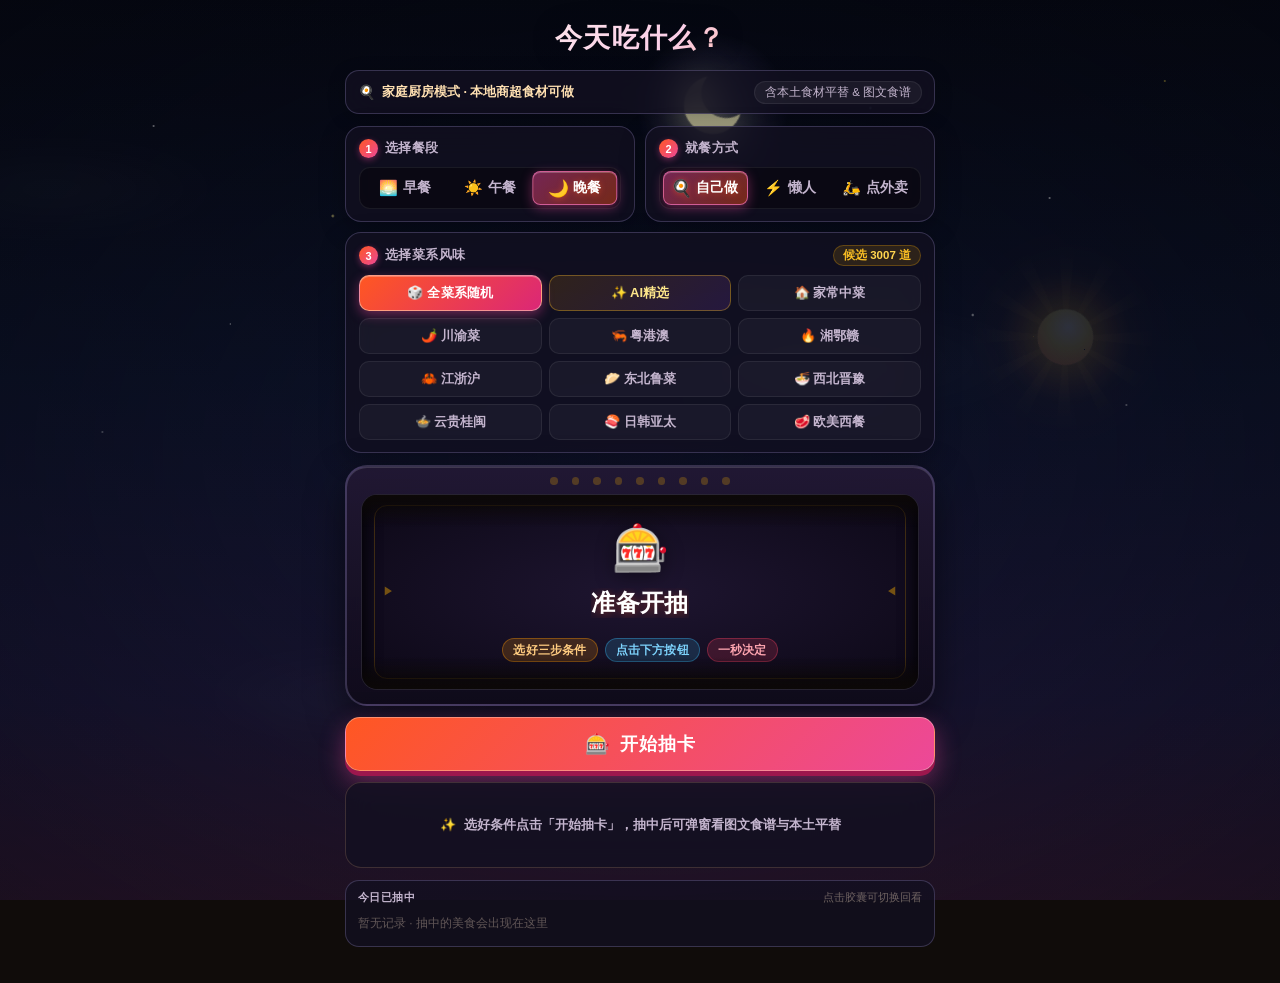
==== commit dfd40777: "feat: dynamic meal-period themes with orbital sun/moon rotation and starry night sky" ====
--- a/index.html
+++ b/index.html
@@ -6,9 +6,34 @@
   <title>今天吃什么 · 每日美食抽选机</title>
   <link rel="stylesheet" href="style.css" />
 </head>
-<body>
-  <div class="bg-glow bg-glow-1"></div>
-  <div class="bg-glow bg-glow-2"></div>
+<body data-theme="breakfast">
+  <!-- 动态昼夜天穹背景（三层天空渐变无缝交叉淡入淡出 + 太阳/月亮真实弧线公转轨道 + 星空与云雾） -->
+  <div class="sky-backdrop" aria-hidden="true">
+    <div class="sky-layer sky-breakfast"></div>
+    <div class="sky-layer sky-lunch"></div>
+    <div class="sky-layer sky-dinner"></div>
+    <div class="sky-stars"></div>
+
+    <!-- 巨型天体弧线轨道：早餐(左东升 -42deg) -> 午餐(正顶 0deg) -> 晚餐(右西落 +52deg，明月升起) -->
+    <div class="celestial-wheel" id="celestialWheel">
+      <div class="celestial-sun">
+        <div class="sun-rays"></div>
+        <div class="sun-corona"></div>
+        <div class="sun-core"></div>
+      </div>
+      <div class="celestial-moon">
+        <div class="moon-halo"></div>
+        <div class="moon-disc"></div>
+      </div>
+    </div>
+
+    <div class="sky-clouds">
+      <div class="cloud cloud-1"></div>
+      <div class="cloud cloud-2"></div>
+      <div class="cloud cloud-3"></div>
+    </div>
+    <div class="sky-vignette"></div>
+  </div>
   <canvas id="fxCanvas" class="fx-canvas"></canvas>
 
   <main class="app-container">
--- a/style.css
+++ b/style.css
@@ -1,15 +1,82 @@
 :root {
-  --bg-dark: #0f0b09;
-  --bg-card: rgba(28, 22, 19, 0.84);
-  --border-subtle: rgba(255, 190, 140, 0.14);
-  --primary: #ff5722;
-  --accent-gold: #ffb300;
+  --bg-dark: #100c0a;
+  --bg-card: rgba(32, 22, 26, 0.74);
+  --border-subtle: rgba(254, 215, 170, 0.22);
+  --primary: #f97316;
+  --primary-end: #fb923c;
+  --primary-shadow: #c2410c;
+  --primary-glow: rgba(249, 115, 22, 0.42);
+  --accent-gold: #fcd34d;
   --accent-green: #22c55e;
   --text-main: #fff8f3;
-  --text-muted: #b8a598;
+  --text-muted: #d6c3b8;
+  --title-grad: linear-gradient(135deg, #fffbeb 10%, #fde68a 55%, #fb923c 100%);
+  --slot-frame-bg: linear-gradient(180deg, rgba(56, 32, 34, 0.92) 0%, rgba(28, 18, 22, 0.96) 100%);
+  --slot-window-bg: radial-gradient(ellipse at center, #26171a 0%, #140c0f 100%);
+  --glider-bg: linear-gradient(135deg, rgba(249, 115, 22, 0.5), rgba(251, 191, 36, 0.38));
+  --glider-border: rgba(253, 186, 116, 0.72);
+  --chip-active-bg: linear-gradient(135deg, #f97316, #fbbf24);
+  --orbit-deg: -42deg;
   --reel-height: 196px;
   --ease-spring: cubic-bezier(0.22, 1, 0.36, 1);
   --ease-bounce: cubic-bezier(0.34, 1.56, 0.64, 1);
+}
+
+/* 🌅 早餐主题：晨曦暖杏 */
+body[data-theme="breakfast"] {
+  --bg-card: rgba(38, 23, 28, 0.72);
+  --border-subtle: rgba(254, 215, 170, 0.26);
+  --primary: #f97316;
+  --primary-end: #fbbf24;
+  --primary-shadow: #c2410c;
+  --primary-glow: rgba(249, 115, 22, 0.45);
+  --accent-gold: #fde68a;
+  --text-muted: #e6cec0;
+  --title-grad: linear-gradient(135deg, #fffbeb 10%, #fde68a 52%, #fb923c 100%);
+  --slot-frame-bg: linear-gradient(180deg, rgba(64, 34, 38, 0.9) 0%, rgba(30, 18, 24, 0.95) 100%);
+  --slot-window-bg: radial-gradient(ellipse at center, #28161b 0%, #150b0e 100%);
+  --glider-bg: linear-gradient(135deg, rgba(249, 115, 22, 0.54), rgba(251, 191, 36, 0.42));
+  --glider-border: rgba(253, 224, 71, 0.65);
+  --chip-active-bg: linear-gradient(135deg, #f97316, #f59e0b);
+  --orbit-deg: -40deg;
+}
+
+/* ☀️ 午餐主题：晴空暖阳 */
+body[data-theme="lunch"] {
+  --bg-card: rgba(11, 32, 56, 0.7);
+  --border-subtle: rgba(186, 230, 253, 0.28);
+  --primary: #ea580c;
+  --primary-end: #f59e0b;
+  --primary-shadow: #9a3412;
+  --primary-glow: rgba(245, 158, 11, 0.45);
+  --accent-gold: #fef08a;
+  --text-muted: #cbd5e1;
+  --title-grad: linear-gradient(135deg, #ffffff 15%, #fef08a 58%, #7dd3fc 100%);
+  --slot-frame-bg: linear-gradient(180deg, rgba(16, 48, 82, 0.9) 0%, rgba(9, 25, 44, 0.95) 100%);
+  --slot-window-bg: radial-gradient(ellipse at center, #112a46 0%, #081524 100%);
+  --glider-bg: linear-gradient(135deg, rgba(14, 165, 233, 0.56), rgba(250, 204, 21, 0.38));
+  --glider-border: rgba(125, 211, 252, 0.78);
+  --chip-active-bg: linear-gradient(135deg, #0284c7, #f59e0b);
+  --orbit-deg: 0deg;
+}
+
+/* 🌙 晚餐主题：暮色星河 */
+body[data-theme="dinner"] {
+  --bg-card: rgba(19, 16, 32, 0.78);
+  --border-subtle: rgba(196, 181, 253, 0.22);
+  --primary: #ff5722;
+  --primary-end: #ec4899;
+  --primary-shadow: #9d174d;
+  --primary-glow: rgba(236, 72, 153, 0.42);
+  --accent-gold: #fbbf24;
+  --text-muted: #c4b5ce;
+  --title-grad: linear-gradient(135deg, #fff7ed 10%, #fbcfe8 55%, #fb923c 100%);
+  --slot-frame-bg: linear-gradient(180deg, rgba(34, 24, 52, 0.92) 0%, rgba(15, 11, 26, 0.96) 100%);
+  --slot-window-bg: radial-gradient(ellipse at center, #1e1530 0%, #0c0816 100%);
+  --glider-bg: linear-gradient(135deg, rgba(236, 72, 153, 0.48), rgba(255, 87, 34, 0.44));
+  --glider-border: rgba(244, 114, 182, 0.72);
+  --chip-active-bg: linear-gradient(135deg, #ff5722, #db2777);
+  --orbit-deg: 56deg;
 }
 
 * {
@@ -22,9 +89,6 @@
 body {
   font-family: -apple-system, BlinkMacSystemFont, "PingFang SC", "Hiragino Sans GB", "Microsoft YaHei", sans-serif;
   background-color: var(--bg-dark);
-  background-image:
-    radial-gradient(ellipse 80% 45% at 50% 0%, rgba(255, 100, 45, 0.13) 0%, transparent 65%),
-    radial-gradient(ellipse 65% 50% at 85% 100%, rgba(255, 179, 0, 0.09) 0%, transparent 65%);
   color: var(--text-main);
   min-height: 100vh;
   display: flex;
@@ -33,6 +97,238 @@
   padding: 18px 16px 36px;
   overflow-x: hidden;
   position: relative;
+}
+
+/* =========================================================================
+   Dynamic Celestial Sky & Orbital Sun/Moon Backdrop (背景模拟太阳公转)
+   ========================================================================= */
+.sky-backdrop {
+  position: fixed;
+  inset: 0;
+  z-index: 0;
+  overflow: hidden;
+  pointer-events: none;
+}
+
+.sky-layer {
+  position: absolute;
+  inset: 0;
+  opacity: 0;
+  transition: opacity 0.95s cubic-bezier(0.22, 1, 0.36, 1);
+}
+
+/* 🌅 早餐晨曦渐变：深靛紫 -> 朝霞玫瑰 -> 暖杏日出金 */
+.sky-breakfast {
+  background: linear-gradient(180deg, #1b172c 0%, #4b293f 36%, #b25842 74%, #f4a261 100%);
+}
+body[data-theme="breakfast"] .sky-breakfast { opacity: 1; }
+
+/* ☀️ 午餐晴空渐变：澄澈蔚蓝 -> 明朗天青 -> 暖阳地平线 */
+.sky-lunch {
+  background: linear-gradient(180deg, #0b2545 0%, #134e7e 38%, #257fb8 75%, #73c2e2 100%);
+}
+body[data-theme="lunch"] .sky-lunch { opacity: 1; }
+
+/* 🌙 晚餐星夜渐变：深邃夜空 -> 暮色靛蓝 -> 暖霓虹晚霞地平线 */
+.sky-dinner {
+  background: linear-gradient(180deg, #050712 0%, #0d132b 42%, #1d183b 78%, #341933 100%);
+}
+body[data-theme="dinner"] .sky-dinner { opacity: 1; }
+
+/* Twinkling Starfield (Visible at Dinner) */
+.sky-stars {
+  position: absolute;
+  inset: 0;
+  opacity: 0;
+  transition: opacity 1.1s ease;
+  background-image:
+    radial-gradient(1.5px 1.5px at 12% 14%, rgba(255, 255, 255, 0.9), transparent),
+    radial-gradient(2px 2px at 26% 24%, rgba(254, 240, 138, 0.85), transparent),
+    radial-gradient(1.5px 1.5px at 38% 10%, rgba(255, 255, 255, 0.75), transparent),
+    radial-gradient(1.2px 1.2px at 54% 18%, rgba(255, 255, 255, 0.8), transparent),
+    radial-gradient(2px 2px at 68% 12%, rgba(186, 230, 253, 0.9), transparent),
+    radial-gradient(1.5px 1.5px at 82% 22%, rgba(255, 255, 255, 0.85), transparent),
+    radial-gradient(1.5px 1.5px at 91% 9%, rgba(253, 224, 71, 0.8), transparent),
+    radial-gradient(1.2px 1.2px at 18% 36%, rgba(255, 255, 255, 0.65), transparent),
+    radial-gradient(1.8px 1.8px at 76% 35%, rgba(255, 255, 255, 0.7), transparent),
+    radial-gradient(1.2px 1.2px at 45% 32%, rgba(255, 255, 255, 0.6), transparent),
+    radial-gradient(1.5px 1.5px at 8% 48%, rgba(255, 255, 255, 0.5), transparent),
+    radial-gradient(1.5px 1.5px at 88% 45%, rgba(255, 255, 255, 0.55), transparent);
+  animation: starTwinkle 4.5s ease-in-out infinite alternate;
+}
+
+body[data-theme="dinner"] .sky-stars {
+  opacity: 0.95;
+}
+
+/* Giant Orbital Wheel Carrying the Sun & Moon Along a Curved Sky Arc */
+.celestial-wheel {
+  position: absolute;
+  width: min(1050px, 128vw);
+  height: min(1050px, 128vw);
+  left: 50%;
+  top: 11vh;
+  transform: translateX(-50%) rotate(var(--orbit-deg));
+  transition: transform 1.25s cubic-bezier(0.22, 1, 0.36, 1);
+  will-change: transform;
+}
+
+/* The Sun (at 12 o'clock on the orbital wheel) */
+.celestial-sun {
+  position: absolute;
+  top: -46px;
+  left: 50%;
+  width: 116px;
+  height: 116px;
+  margin-left: -58px;
+  display: flex;
+  align-items: center;
+  justify-content: center;
+  transition: opacity 0.9s ease, transform 1.1s var(--ease-spring), filter 0.9s ease;
+}
+
+body[data-theme="breakfast"] .celestial-sun {
+  opacity: 0.95;
+  transform: scale(1.04);
+  filter: saturate(1.15);
+}
+
+body[data-theme="lunch"] .celestial-sun {
+  opacity: 1;
+  transform: scale(1.16);
+  filter: brightness(1.12);
+}
+
+body[data-theme="dinner"] .celestial-sun {
+  opacity: 0.22;
+  transform: scale(0.85);
+  filter: hue-rotate(-18deg) saturate(1.5);
+}
+
+.sun-core {
+  position: relative;
+  z-index: 3;
+  width: 66px;
+  height: 66px;
+  border-radius: 50%;
+  background: radial-gradient(circle at 38% 35%, #fffef5 0%, #fef08a 42%, #fb923c 100%);
+  box-shadow:
+    0 0 36px 12px rgba(253, 224, 71, 0.55),
+    0 0 90px 28px rgba(251, 146, 60, 0.38);
+}
+
+.sun-corona {
+  position: absolute;
+  z-index: 2;
+  width: 150px;
+  height: 150px;
+  border-radius: 50%;
+  background: radial-gradient(circle, rgba(254, 240, 138, 0.36) 0%, rgba(251, 146, 60, 0.14) 50%, transparent 72%);
+  animation: sunPulse 5s ease-in-out infinite alternate;
+}
+
+.sun-rays {
+  position: absolute;
+  z-index: 1;
+  width: 220px;
+  height: 220px;
+  border-radius: 50%;
+  background: repeating-conic-gradient(
+    from 0deg,
+    rgba(254, 240, 138, 0.18) 0deg 10deg,
+    transparent 10deg 30deg
+  );
+  -webkit-mask-image: radial-gradient(circle, black 15%, transparent 70%);
+  mask-image: radial-gradient(circle, black 15%, transparent 70%);
+  animation: sunRaysSpin 42s linear infinite;
+}
+
+/* The Crescent Moon (positioned along the opposite arc of the wheel, rising smoothly at Dinner!) */
+.celestial-moon {
+  position: absolute;
+  inset: 0;
+  transform: rotate(-48deg);
+  opacity: 0;
+  transition: opacity 0.95s ease;
+}
+
+body[data-theme="dinner"] .celestial-moon {
+  opacity: 1;
+}
+
+.moon-halo {
+  position: absolute;
+  top: -70px;
+  left: 50%;
+  width: 150px;
+  height: 150px;
+  margin-left: -75px;
+  border-radius: 50%;
+  background: radial-gradient(circle, rgba(224, 231, 255, 0.25) 0%, rgba(167, 139, 250, 0.08) 52%, transparent 72%);
+}
+
+.moon-disc {
+  position: absolute;
+  top: -28px;
+  left: 50%;
+  width: 58px;
+  height: 58px;
+  margin-left: -29px;
+  border-radius: 50%;
+  background: transparent;
+  box-shadow: inset 15px -10px 0 4px #fef9c3;
+  filter: drop-shadow(0 0 18px rgba(254, 249, 195, 0.65));
+  transform: rotate(-16deg);
+}
+
+/* Soft Drifting Horizon Clouds */
+.sky-clouds {
+  position: absolute;
+  inset: 0;
+  opacity: 0.42;
+  transition: opacity 0.9s ease;
+}
+
+body[data-theme="dinner"] .sky-clouds {
+  opacity: 0.14;
+}
+
+.cloud {
+  position: absolute;
+  border-radius: 999px;
+  background: radial-gradient(ellipse at center, rgba(255, 255, 255, 0.26) 0%, rgba(255, 255, 255, 0) 72%);
+  filter: blur(18px);
+}
+
+.cloud-1 {
+  width: 360px;
+  height: 90px;
+  top: 16%;
+  left: -10%;
+  animation: cloudDrift 34s linear infinite;
+}
+
+.cloud-2 {
+  width: 440px;
+  height: 110px;
+  top: 34%;
+  left: 48%;
+  animation: cloudDrift 46s linear infinite reverse;
+}
+
+.cloud-3 {
+  width: 320px;
+  height: 85px;
+  bottom: 18%;
+  left: 15%;
+  animation: cloudDrift 38s linear infinite;
+}
+
+/* Subtle dark scrim to guarantee crisp text readability across all 3 skies */
+.sky-vignette {
+  position: absolute;
+  inset: 0;
+  background: radial-gradient(ellipse at center, rgba(8, 10, 18, 0.16) 0%, rgba(5, 7, 14, 0.52) 100%);
 }
 
 .fx-canvas {
@@ -44,30 +340,6 @@
   z-index: 50;
 }
 
-.bg-glow {
-  position: fixed;
-  border-radius: 50%;
-  filter: blur(130px);
-  pointer-events: none;
-  z-index: 0;
-}
-
-.bg-glow-1 {
-  width: 420px;
-  height: 420px;
-  background: rgba(255, 87, 34, 0.15);
-  top: -120px;
-  left: -100px;
-}
-
-.bg-glow-2 {
-  width: 380px;
-  height: 380px;
-  background: rgba(255, 179, 0, 0.11);
-  bottom: -100px;
-  right: -80px;
-}
-
 /* Main Centered Clean Container */
 .app-container {
   position: relative;
@@ -88,10 +360,11 @@
   font-size: 27px;
   font-weight: 900;
   letter-spacing: 1.4px;
-  background: linear-gradient(135deg, #fff8f0 10%, #ffcc80 55%, #ff7043 100%);
+  background: var(--title-grad);
   -webkit-background-clip: text;
   -webkit-text-fill-color: transparent;
-  filter: drop-shadow(0 2px 10px rgba(255, 87, 34, 0.24));
+  filter: drop-shadow(0 3px 14px rgba(0, 0, 0, 0.35));
+  transition: filter 0.6s ease;
 }
 
 /* Fixed-Height Status Stage (Zero Layout Jump between Cook & Takeout) */
@@ -99,10 +372,12 @@
   position: relative;
   height: 44px;
   border-radius: 14px;
-  background: rgba(255, 255, 255, 0.04);
-  border: 1px solid rgba(255, 190, 140, 0.16);
+  background: var(--bg-card);
+  border: 1px solid var(--border-subtle);
   overflow: hidden;
-  backdrop-filter: blur(14px);
+  backdrop-filter: blur(16px);
+  box-shadow: 0 4px 18px rgba(0, 0, 0, 0.22);
+  transition: background 0.65s ease, border-color 0.65s ease;
 }
 
 .status-layer {
@@ -231,8 +506,9 @@
   border: 1px solid var(--border-subtle);
   border-radius: 16px;
   padding: 12px 13px;
-  backdrop-filter: blur(14px);
-  box-shadow: 0 6px 24px rgba(0, 0, 0, 0.24);
+  backdrop-filter: blur(16px);
+  box-shadow: 0 8px 26px rgba(0, 0, 0, 0.28);
+  transition: background 0.65s ease, border-color 0.65s ease;
 }
 
 .step-label {
@@ -246,14 +522,15 @@
   width: 19px;
   height: 19px;
   border-radius: 50%;
-  background: linear-gradient(135deg, #ff7043, #ff5722);
+  background: linear-gradient(135deg, var(--primary), var(--primary-end));
   color: #fff;
   font-size: 11px;
   font-weight: 800;
   display: inline-flex;
   align-items: center;
   justify-content: center;
-  box-shadow: 0 2px 6px rgba(255, 87, 34, 0.35);
+  box-shadow: 0 2px 6px var(--primary-glow);
+  transition: background 0.6s ease, box-shadow 0.6s ease;
 }
 
 .step-name {
@@ -310,12 +587,12 @@
   bottom: 3px;
   left: 3px;
   border-radius: 8px;
-  background: linear-gradient(135deg, rgba(255, 87, 34, 0.44), rgba(255, 152, 0, 0.36));
-  border: 1px solid rgba(255, 138, 101, 0.65);
-  box-shadow: 0 3px 10px rgba(255, 87, 34, 0.28), inset 0 1px 0 rgba(255, 255, 255, 0.2);
+  background: var(--glider-bg);
+  border: 1px solid var(--glider-border);
+  box-shadow: 0 3px 12px var(--primary-glow), inset 0 1px 0 rgba(255, 255, 255, 0.22);
   z-index: 0;
   transform: translateX(calc(var(--active-idx, 0) * 100%));
-  transition: transform 0.34s var(--ease-spring);
+  transition: transform 0.34s var(--ease-spring), background 0.6s ease, border-color 0.6s ease, box-shadow 0.6s ease;
   pointer-events: none;
 }
 
@@ -425,11 +702,11 @@
 }
 
 .cuisine-chip.active {
-  background: linear-gradient(135deg, #ff5722, #ff9800);
-  border-color: rgba(255, 224, 178, 0.45);
+  background: var(--chip-active-bg);
+  border-color: rgba(255, 236, 209, 0.5);
   color: #fff;
   font-weight: 700;
-  box-shadow: 0 4px 12px rgba(255, 87, 34, 0.34), inset 0 1px 0 rgba(255, 255, 255, 0.25);
+  box-shadow: 0 4px 12px var(--primary-glow), inset 0 1px 0 rgba(255, 255, 255, 0.25);
 }
 
 .cuisine-chip-count {
@@ -447,13 +724,14 @@
 }
 
 .slot-frame {
-  background: linear-gradient(180deg, #2a1d18 0%, #16100d 100%);
-  border: 2px solid rgba(255, 179, 0, 0.34);
+  background: var(--slot-frame-bg);
+  border: 2px solid var(--border-subtle);
   border-radius: 22px;
   padding: 10px 14px 14px;
-  box-shadow: 0 14px 34px rgba(0, 0, 0, 0.52), inset 0 1px 0 rgba(255, 255, 255, 0.12);
+  box-shadow: 0 14px 36px rgba(0, 0, 0, 0.5), inset 0 1px 0 rgba(255, 255, 255, 0.14);
+  backdrop-filter: blur(16px);
   position: relative;
-  transition: border-color 0.35s ease, box-shadow 0.35s ease;
+  transition: background 0.65s ease, border-color 0.45s ease, box-shadow 0.45s ease;
 }
 
 .slot-frame.spinning {
@@ -493,12 +771,13 @@
 
 .slot-window {
   height: var(--reel-height);
-  background: radial-gradient(ellipse at center, #1b1310 0%, #0d0908 100%);
+  background: var(--slot-window-bg);
   border-radius: 16px;
-  border: 1px solid rgba(255, 255, 255, 0.09);
-  box-shadow: inset 0 8px 18px rgba(0, 0, 0, 0.72), inset 0 -8px 18px rgba(0, 0, 0, 0.72);
+  border: 1px solid rgba(255, 255, 255, 0.1);
+  box-shadow: inset 0 8px 18px rgba(0, 0, 0, 0.68), inset 0 -8px 18px rgba(0, 0, 0, 0.68);
   overflow: hidden;
   position: relative;
+  transition: background 0.65s ease;
 }
 
 .slot-fade-top,
@@ -699,8 +978,8 @@
   width: 100%;
   padding: 14px 22px;
   border-radius: 15px;
-  border: 1px solid rgba(255, 224, 178, 0.35);
-  background: linear-gradient(135deg, #ff5722 0%, #ff9800 100%);
+  border: 1px solid rgba(255, 236, 209, 0.38);
+  background: linear-gradient(135deg, var(--primary) 0%, var(--primary-end) 100%);
   color: #fff;
   font-size: 18px;
   font-weight: 800;
@@ -710,8 +989,8 @@
   align-items: center;
   justify-content: center;
   gap: 9px;
-  box-shadow: 0 5px 0 #b23c17, 0 10px 22px rgba(255, 87, 34, 0.38);
-  transition: transform 0.14s var(--ease-spring), box-shadow 0.14s var(--ease-spring), filter 0.2s;
+  box-shadow: 0 5px 0 var(--primary-shadow), 0 10px 24px var(--primary-glow);
+  transition: transform 0.14s var(--ease-spring), box-shadow 0.25s var(--ease-spring), filter 0.2s, background 0.6s ease;
 }
 
 .draw-btn-shine {
@@ -729,19 +1008,19 @@
 .draw-btn:hover:not(:disabled) {
   filter: brightness(1.06);
   transform: translateY(-1px);
-  box-shadow: 0 6px 0 #b23c17, 0 14px 26px rgba(255, 87, 34, 0.5);
+  box-shadow: 0 6px 0 var(--primary-shadow), 0 14px 28px var(--primary-glow);
 }
 
 .draw-btn:active:not(:disabled) {
   transform: translateY(3px);
-  box-shadow: 0 2px 0 #b23c17, 0 5px 12px rgba(255, 87, 34, 0.34);
+  box-shadow: 0 2px 0 var(--primary-shadow), 0 5px 12px var(--primary-glow);
 }
 
 .draw-btn:disabled {
   cursor: not-allowed;
   filter: saturate(0.75);
   transform: translateY(3px);
-  box-shadow: 0 2px 0 #8f3012, 0 5px 12px rgba(255, 87, 34, 0.24);
+  box-shadow: 0 2px 0 var(--primary-shadow), 0 5px 12px var(--primary-glow);
 }
 
 .draw-btn-icon {
@@ -1661,3 +1940,31 @@
   color: #e9d5ff;
   border: 1px solid rgba(192, 132, 252, 0.42);
 }
+
+/* Celestial Sky Animations & Smooth Theme Morphing */
+.result-dock,
+.history-section {
+  transition: background 0.65s ease, border-color 0.65s ease, box-shadow 0.45s ease;
+}
+
+@keyframes sunRaysSpin {
+  from { transform: rotate(0deg); }
+  to { transform: rotate(360deg); }
+}
+
+@keyframes sunPulse {
+  0% { transform: scale(0.95); opacity: 0.78; }
+  100% { transform: scale(1.1); opacity: 1; }
+}
+
+@keyframes starTwinkle {
+  0% { opacity: 0.65; }
+  50% { opacity: 1; }
+  100% { opacity: 0.75; }
+}
+
+@keyframes cloudDrift {
+  0% { transform: translateX(-18px); }
+  50% { transform: translateX(28px); }
+  100% { transform: translateX(-18px); }
+}
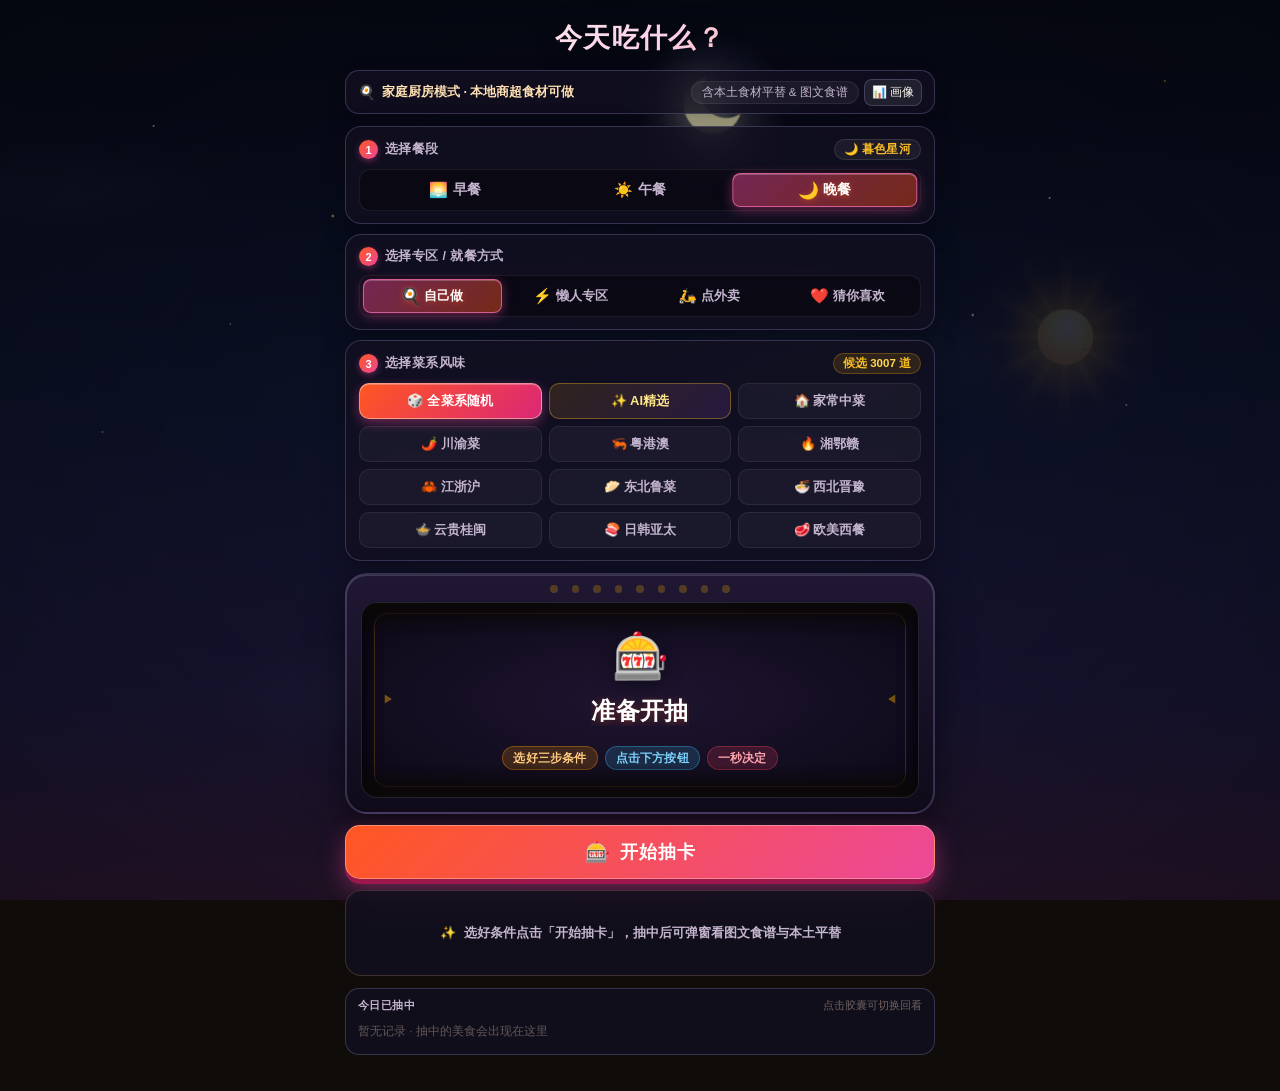
==== commit 25cebe1c: "feat: add Guess-You-Like offline taste engine, online AI analysis, and Google/HotPepper star-rated t" ====
--- a/index.html
+++ b/index.html
@@ -14,7 +14,6 @@
     <div class="sky-layer sky-dinner"></div>
     <div class="sky-stars"></div>
 
-    <!-- 巨型天体弧线轨道：早餐(左东升 -42deg) -> 午餐(正顶 0deg) -> 晚餐(右西落 +52deg，明月升起) -->
     <div class="celestial-wheel" id="celestialWheel">
       <div class="celestial-sun">
         <div class="sun-rays"></div>
@@ -34,6 +33,9 @@
     </div>
     <div class="sky-vignette"></div>
   </div>
+
+  <!-- 抽卡聚光灯暗幕 -->
+  <div class="ritual-spotlight" id="ritualSpotlight" aria-hidden="true"></div>
   <canvas id="fxCanvas" class="fx-canvas"></canvas>
 
   <main class="app-container">
@@ -42,7 +44,7 @@
       <h1 class="app-title">今天吃什么？</h1>
     </header>
 
-    <!-- 恒定高度状态控制条（自己做 / 点外卖原地平滑淡入淡出，0高度跳动） -->
+    <!-- 恒定高度状态控制条（4模式原地平滑淡入淡出，0高度跳动） -->
     <div class="status-stage">
       <!-- 自己做状态层 -->
       <div id="cookStatusLayer" class="status-layer active">
@@ -50,7 +52,10 @@
           <span class="status-icon-badge">🍳</span>
           <span class="loc-text-ellipsis">家庭厨房模式 · 本地商超食材可做</span>
         </div>
-        <div class="status-right-tag">含本土食材平替 & 图文食谱</div>
+        <div class="loc-actions">
+          <span class="status-right-tag">含本土食材平替 & 图文食谱</span>
+          <button type="button" class="loc-btn btn-open-taste" title="查看我的离线饮食习惯画像">📊 画像</button>
+        </div>
       </div>
 
       <!-- 懒人专区状态层 -->
@@ -59,14 +64,17 @@
           <span class="status-icon-badge">⚡</span>
           <span class="loc-text-ellipsis">懒人专区 · 电饭煲 / 空气炸锅 / 微波炉 / 10分钟快手</span>
         </div>
-        <div class="status-right-tag">一锅出 · 少洗碗</div>
-      </div>
-
-      <!-- 点外卖状态层 -->
+        <div class="loc-actions">
+          <span class="status-right-tag">一锅出 · 少洗碗</span>
+          <button type="button" class="loc-btn btn-open-taste" title="查看我的离线饮食习惯画像">📊 画像</button>
+        </div>
+      </div>
+
+      <!-- 点外卖状态层（纯浏览器授权定位，支持 Google Places 带星级 / 日本 Hot Pepper / 高德） -->
       <div id="takeoutStatusLayer" class="status-layer">
         <div class="loc-left">
           <span class="loc-dot" id="locDot"></span>
-          <span id="locText" class="loc-text-ellipsis">正在扫描周边外卖店铺...</span>
+          <span id="locText" class="loc-text-ellipsis">需要浏览器定位授权以查找周边实店</span>
         </div>
         <div class="loc-actions">
           <select id="radiusSelect" class="city-select" title="选择外卖配送扫描范围">
@@ -74,70 +82,70 @@
             <option value="3000" selected>3km内</option>
             <option value="5000">5km内</option>
           </select>
-          <select id="cityPreset" class="city-select" title="切换城市/商圈">
-            <option value="">切换城市</option>
-            <option value="31.2304,121.4737,上海市·人民广场">上海市</option>
-            <option value="39.9042,116.4074,北京市·王府井">北京市</option>
-            <option value="23.1291,113.2644,广州市·天河城">广州市</option>
-            <option value="22.5431,114.0579,深圳市·福田中心">深圳市</option>
-            <option value="30.6574,104.0815,成都市·春熙路">成都市</option>
-            <option value="30.2741,120.1551,杭州市·西湖湖滨">杭州市</option>
-            <option value="30.5928,114.3055,武汉市·江汉路">武汉市</option>
-            <option value="28.2282,112.9388,长沙市·五一广场">长沙市</option>
-            <option value="29.5630,106.5516,重庆市·解放碑">重庆市</option>
-            <option value="34.3416,108.9398,西安市·钟楼">西安市</option>
-          </select>
-          <button type="button" id="btnRelocate" class="loc-btn" title="重新扫描定位">📍</button>
-          <button type="button" id="btnSourceConfig" class="loc-btn" title="配置高德官方周边商户Key（可选）">⚙️</button>
+          <button type="button" id="btnRelocate" class="loc-btn loc-auth-btn" title="向浏览器请求位置授权并刷新周边">📍 授权定位</button>
+          <button type="button" id="btnSourceConfig" class="loc-btn" title="配置 Google Places / 日本 Hot Pepper / 高德 API">⚙️</button>
+        </div>
+      </div>
+
+      <!-- 猜你喜欢专区状态层 -->
+      <div id="guessStatusLayer" class="status-layer">
+        <div class="loc-left">
+          <span class="status-icon-badge">❤️</span>
+          <span id="guessStatusText" class="loc-text-ellipsis">猜你喜欢 · 正在基于你的本地饮食习惯智能匹配</span>
+        </div>
+        <div class="loc-actions">
+          <button type="button" class="loc-btn loc-auth-btn btn-open-taste" title="查看离线饮食画像与在线AI分析">📊 习惯画像 & 分析</button>
         </div>
       </div>
     </div>
 
     <!-- 三步式选择面板 -->
     <section class="steps-panel">
-      <div class="step-row-split">
-        <!-- STEP 1: 早中晚 -->
-        <div class="step-card">
-          <div class="step-label">
-            <span class="step-num">1</span>
-            <span class="step-name">选择餐段</span>
-          </div>
-          <div class="segmented-control cols-3" id="mealGroup" style="--active-idx: 0;">
-            <div class="segment-glider"></div>
-            <button type="button" class="segment-btn active" data-meal="breakfast" data-idx="0">
-              <span class="pill-icon">🌅</span><span>早餐</span>
-            </button>
-            <button type="button" class="segment-btn" data-meal="lunch" data-idx="1">
-              <span class="pill-icon">☀️</span><span>午餐</span>
-            </button>
-            <button type="button" class="segment-btn" data-meal="dinner" data-idx="2">
-              <span class="pill-icon">🌙</span><span>晚餐</span>
-            </button>
-          </div>
-        </div>
-
-        <!-- STEP 2: 自己做 / 懒人专区 / 外卖 -->
-        <div class="step-card">
-          <div class="step-label">
-            <span class="step-num">2</span>
-            <span class="step-name">就餐方式</span>
-          </div>
-          <div class="segmented-control cols-3" id="modeGroup" style="--active-idx: 0;">
-            <div class="segment-glider"></div>
-            <button type="button" class="segment-btn active" data-mode="cook" data-idx="0">
-              <span class="pill-icon">🍳</span><span>自己做</span>
-            </button>
-            <button type="button" class="segment-btn" data-mode="lazy" data-idx="1">
-              <span class="pill-icon">⚡</span><span>懒人</span>
-            </button>
-            <button type="button" class="segment-btn" data-mode="takeout" data-idx="2">
-              <span class="pill-icon">🛵</span><span>点外卖</span>
-            </button>
-          </div>
-        </div>
-      </div>
-
-      <!-- STEP 3: 3×4 完美对称菜系网格（全随机 + AI精选 + 10大菜系 = 12格） -->
+      <!-- STEP 1: 早中晚 -->
+      <div class="step-card">
+        <div class="step-label">
+          <span class="step-num">1</span>
+          <span class="step-name">选择餐段</span>
+          <span class="step-sub-hint" id="mealSkyHint">🌅 晨曦破晓</span>
+        </div>
+        <div class="segmented-control cols-3" id="mealGroup" style="--active-idx: 0;">
+          <div class="segment-glider"></div>
+          <button type="button" class="segment-btn active" data-meal="breakfast" data-idx="0">
+            <span class="pill-icon">🌅</span><span>早餐</span>
+          </button>
+          <button type="button" class="segment-btn" data-meal="lunch" data-idx="1">
+            <span class="pill-icon">☀️</span><span>午餐</span>
+          </button>
+          <button type="button" class="segment-btn" data-meal="dinner" data-idx="2">
+            <span class="pill-icon">🌙</span><span>晚餐</span>
+          </button>
+        </div>
+      </div>
+
+      <!-- STEP 2: 自己做 / 懒人专区 / 点外卖 / 猜你喜欢 -->
+      <div class="step-card">
+        <div class="step-label">
+          <span class="step-num">2</span>
+          <span class="step-name">选择专区 / 就餐方式</span>
+        </div>
+        <div class="segmented-control cols-4" id="modeGroup" style="--active-idx: 0;">
+          <div class="segment-glider"></div>
+          <button type="button" class="segment-btn active" data-mode="cook" data-idx="0">
+            <span class="pill-icon">🍳</span><span>自己做</span>
+          </button>
+          <button type="button" class="segment-btn" data-mode="lazy" data-idx="1">
+            <span class="pill-icon">⚡</span><span>懒人专区</span>
+          </button>
+          <button type="button" class="segment-btn" data-mode="takeout" data-idx="2">
+            <span class="pill-icon">🛵</span><span>点外卖</span>
+          </button>
+          <button type="button" class="segment-btn" data-mode="guess" data-idx="3">
+            <span class="pill-icon">❤️</span><span>猜你喜欢</span>
+          </button>
+        </div>
+      </div>
+
+      <!-- STEP 3: 3×4 完美对称菜系网格 -->
       <div class="step-card">
         <div class="step-label">
           <span class="step-num">3</span>
@@ -162,8 +170,11 @@
     </section>
 
     <!-- 老虎机滚轮抽选机 -->
-    <section class="slot-machine-section">
+    <section class="slot-machine-section" id="slotMachineSection">
       <div class="slot-frame" id="slotFrame">
+        <div class="slot-neon-ring" aria-hidden="true"></div>
+        <div class="slot-win-banner" id="slotWinBanner">✨ 今日天命已定 ✨</div>
+
         <div class="slot-lights">
           <span></span><span></span><span></span><span></span><span></span><span></span><span></span><span></span><span></span>
         </div>
@@ -171,11 +182,14 @@
         <div class="slot-window" id="slotWindow">
           <div class="slot-fade-top"></div>
           <div class="slot-speed-lines" id="slotSpeedLines"></div>
+          <div class="slot-win-rays" id="slotWinRays"></div>
+          <div class="slot-flash-sweep" id="slotFlashSweep"></div>
           <div class="slot-center-highlight">
             <div class="slot-pointer left">▶</div>
             <div class="slot-pointer right">◀</div>
           </div>
           <div class="slot-shockwave" id="slotShockwave"></div>
+          <div class="slot-shockwave slot-shockwave-2" id="slotShockwave2"></div>
           <div class="slot-reel" id="slotReel">
             <div class="reel-card">
               <div class="dish-emoji">🎰</div>
@@ -202,7 +216,7 @@
         </button>
       </div>
 
-      <!-- 恒定高度底部操作坞（抽中后点击按钮才弹窗展示详细图文食谱或周边实店，主界面始终极简干净） -->
+      <!-- 恒定高度底部操作坞 -->
       <div class="result-dock" id="resultDock">
         <div class="dock-layer active" id="dockIdle">
           <div class="dock-placeholder">
@@ -228,7 +242,7 @@
     </section>
   </main>
 
-  <!-- 本页详细图文食谱 / 周边实店详情弹窗（点击按钮后在本页弹出，无外部跳转） -->
+  <!-- 本页详细图文食谱 / 周边实店详情弹窗 -->
   <div id="recipeModal" class="modal-backdrop" aria-hidden="true">
     <div class="modal-card">
       <div class="modal-header">
@@ -246,16 +260,16 @@
     </div>
   </div>
 
-  <!-- 外卖周边数据源设置弹窗 -->
+  <!-- 外卖周边数据源设置弹窗（支持 Google Places 带真实星级 / 日本 Hot Pepper 免费库 / 高德 POI） -->
   <div id="sourceModal" class="modal-backdrop" aria-hidden="true">
-    <div class="modal-card" style="max-width:440px;">
+    <div class="modal-card" style="max-width:500px;">
       <div class="modal-header">
         <div class="modal-title-group">
           <span class="modal-emoji">📡</span>
           <div class="modal-title-wrap">
-            <h2 class="modal-title">周边外卖店铺数据源</h2>
+            <h2 class="modal-title">全球 & 日本 / 中国周边数据源</h2>
             <div class="modal-subtags">
-              <span class="badge badge-cuisine" id="sourceStatusBadge">当前：免Key开放实时库</span>
+              <span class="badge badge-cuisine" id="sourceStatusBadge">当前：自动选择</span>
             </div>
           </div>
         </div>
@@ -263,19 +277,67 @@
       </div>
       <div class="modal-body">
         <div class="source-note">
-          默认已接入<strong>免Key实时周边餐饮扫描</strong>（自动识别周边 1~5km 真实门店并自动归类菜系）。<br/>
-          如需中国大陆三四线/县城更全门店、精准评分与人均消费，可在此填入免费的<strong>高德地图 Web服务 Key</strong>（个人实名每月 5,000 次免费额度，仅保存在本地浏览器）：
-        </div>
-        <div class="source-input-group">
-          <input type="text" id="amapKeyInput" class="source-input" placeholder="留空则使用默认免费实时扫描，或粘贴高德 Web服务 Key" />
+          所有 API Key <strong>仅保存在你自己的浏览器本地（localStorage）</strong>，绝不上传至任何服务器。填入对应 Key 后自动启用并展示<strong>真实店铺名与评价星级</strong>：
+        </div>
+
+        <div class="source-field-card">
+          <div class="source-field-head">
+            <span>🌍 Google Maps JS API Key（推荐 · 日本/全球通用）</span>
+            <span class="badge badge-flavor">⭐ 含真实Google星级</span>
+          </div>
+          <input type="text" id="googleKeyInput" class="source-input" placeholder="粘贴 Google Maps API Key（需开启 Places API (New)）" />
+        </div>
+
+        <div class="source-field-card">
+          <div class="source-field-head">
+            <span>🇯🇵 日本 Hot Pepper Gourmet Key（完全免费免绑卡）</span>
+            <span class="badge badge-mode">全日本十几万门店</span>
+          </div>
+          <input type="text" id="hotpepperKeyInput" class="source-input" placeholder="粘贴 Recruit Hot Pepper API Key（支持JSONP直连）" />
+        </div>
+
+        <div class="source-field-card">
+          <div class="source-field-head">
+            <span>🇨🇳 高德地图 Web服务 Key（中国大陆免费 5000次/月）</span>
+            <span class="badge badge-cuisine">⭐ 含国内商户评分</span>
+          </div>
+          <input type="text" id="amapKeyInput" class="source-input" placeholder="粘贴高德 Web服务 Key" />
         </div>
       </div>
       <div class="modal-footer">
-        <button type="button" id="btnSaveSource" class="action-link-btn primary-action">💾 保存并立即重新扫描</button>
-        <button type="button" id="btnResetSource" class="action-link-btn">🔄 恢复默认免Key源</button>
+        <button type="button" id="btnSaveSource" class="action-link-btn primary-action">💾 保存并立即扫描周边</button>
+        <button type="button" id="btnResetSource" class="action-link-btn">🔄 清空Key恢复默认</button>
       </div>
     </div>
   </div>
+
+  <!-- 离线饮食习惯画像 & 在线 AI 深度分析弹窗 -->
+  <div id="tasteModal" class="modal-backdrop" aria-hidden="true">
+    <div class="modal-card" style="max-width:560px;">
+      <div class="modal-header">
+        <div class="modal-title-group">
+          <span class="modal-emoji">📊</span>
+          <div class="modal-title-wrap">
+            <h2 class="modal-title">我的饮食习惯画像 & AI 分析</h2>
+            <div class="modal-subtags">
+              <span class="badge badge-cuisine">🔒 离线本地加密存储于浏览器</span>
+              <span class="badge badge-mode" id="tasteCountBadge">已记录 0 次偏好</span>
+            </div>
+          </div>
+        </div>
+        <button type="button" id="btnCloseTasteModal" class="modal-close">✕</button>
+      </div>
+      <div class="modal-body" id="tasteModalBody">
+        <!-- 动态渲染：偏好排行条形图 + 收藏/拉黑统计 + 在线AI深度分析区 -->
+      </div>
+      <div class="modal-footer" style="grid-template-columns: repeat(3, 1fr);">
+        <button type="button" id="btnExportTaste" class="action-link-btn">📤 导出备份</button>
+        <button type="button" id="btnImportTaste" class="action-link-btn">📥 导入恢复</button>
+        <button type="button" id="btnClearTaste" class="action-link-btn" style="color:#fda4af;">🗑️ 重置画像</button>
+      </div>
+    </div>
+  </div>
+  <input type="file" id="tasteImportFile" accept="application/json" style="display:none;" />
 
   <script src="dishes_data.js"></script>
   <script src="ai_curated_data.js"></script>
--- a/style.css
+++ b/style.css
@@ -448,6 +448,18 @@
   animation: pulse 1s infinite;
 }
 
+.loc-dot.error {
+  background: #f43f5e;
+  box-shadow: 0 0 8px #f43f5e;
+}
+
+.loc-auth-btn {
+  font-weight: 700;
+  color: #fde68a;
+  border-color: rgba(251, 191, 36, 0.42);
+  background: rgba(251, 191, 36, 0.14);
+}
+
 .loc-actions {
   display: flex;
   align-items: center;
@@ -571,6 +583,10 @@
   border-radius: 11px;
   padding: 3px;
   isolation: isolate;
+}
+
+.segmented-control.cols-4 {
+  grid-template-columns: repeat(4, 1fr);
 }
 
 .segmented-control.cols-3 {
@@ -594,6 +610,10 @@
   transform: translateX(calc(var(--active-idx, 0) * 100%));
   transition: transform 0.34s var(--ease-spring), background 0.6s ease, border-color 0.6s ease, box-shadow 0.6s ease;
   pointer-events: none;
+}
+
+.segmented-control.cols-4 .segment-glider {
+  width: calc((100% - 6px) / 4);
 }
 
 .segmented-control.cols-3 .segment-glider {
@@ -1968,3 +1988,585 @@
   50% { transform: translateX(28px); }
   100% { transform: translateX(-18px); }
 }
+
+/* =========================================================================
+   Four-Stage Gacha Spin Ritual & Jackpot FX (四段式仪式感与高光特效)
+   ========================================================================= */
+.ritual-spotlight {
+  position: fixed;
+  inset: 0;
+  background: radial-gradient(circle at 50% 54%, rgba(0, 0, 0, 0.08) 0%, rgba(4, 6, 14, 0.68) 72%);
+  opacity: 0;
+  pointer-events: none;
+  z-index: 15;
+  transition: opacity 0.4s ease;
+}
+
+.ritual-spotlight.active {
+  opacity: 1;
+}
+
+.slot-machine-section {
+  position: relative;
+  z-index: 1;
+  transition: z-index 0s;
+}
+
+.slot-machine-section.in-ritual {
+  z-index: 25;
+}
+
+/* Rotating Conic Neon Energy Aura Behind Slot Frame */
+.slot-neon-ring {
+  position: absolute;
+  inset: -4px;
+  border-radius: 26px;
+  background: conic-gradient(
+    from 0deg,
+    transparent 0deg,
+    #ffb300 60deg,
+    #ff5722 120deg,
+    transparent 180deg,
+    #38bdf8 240deg,
+    #f472b6 300deg,
+    transparent 360deg
+  );
+  filter: blur(12px);
+  opacity: 0;
+  z-index: -1;
+  pointer-events: none;
+  transition: opacity 0.35s ease;
+}
+
+.slot-frame.winding-up .slot-neon-ring {
+  opacity: 0.55;
+  animation: neonRingSpin 1.8s linear infinite;
+}
+
+.slot-frame.spinning .slot-neon-ring {
+  opacity: 0.92;
+  animation: neonRingSpin 0.9s linear infinite;
+}
+
+.slot-frame.won .slot-neon-ring {
+  opacity: 0.78;
+  background: conic-gradient(from 0deg, #fde047, #fb923c, #f472b6, #fde047);
+  animation: neonRingSpin 4s linear infinite;
+}
+
+/* Wind-Up Physical Compression */
+.slot-frame.winding-up {
+  transform: scale(0.985);
+  border-color: #fbbf24;
+  box-shadow: 0 0 28px rgba(251, 191, 36, 0.45), inset 0 0 22px rgba(255, 87, 34, 0.3);
+}
+
+/* Celebratory Micro-Impact Pop on Jackpot Lock */
+.slot-frame.won {
+  animation: jackpotPop 0.52s var(--ease-bounce);
+}
+
+/* Top Floating Jackpot Banner (Zero Layout Shift via position:absolute) */
+.slot-win-banner {
+  position: absolute;
+  top: -14px;
+  left: 50%;
+  transform: translateX(-50%) scale(0.6) translateY(8px);
+  opacity: 0;
+  pointer-events: none;
+  z-index: 8;
+  padding: 3px 14px;
+  border-radius: 99px;
+  background: linear-gradient(135deg, #f59e0b 0%, #ef4444 50%, #ec4899 100%);
+  border: 1px solid rgba(254, 240, 138, 0.85);
+  color: #fff;
+  font-size: 11.5px;
+  font-weight: 900;
+  letter-spacing: 1px;
+  white-space: nowrap;
+  box-shadow: 0 4px 16px rgba(245, 158, 11, 0.55);
+  transition: opacity 0.28s ease, transform 0.38s var(--ease-bounce);
+}
+
+.slot-win-banner.show {
+  opacity: 1;
+  transform: translateX(-50%) scale(1) translateY(0);
+}
+
+/* Dynamic High-Speed Motion Blur + Vertical Speed Streaks */
+.slot-reel {
+  transition: filter 0.28s ease;
+}
+
+.slot-frame.rush .slot-reel {
+  filter: blur(2px) brightness(1.08);
+}
+
+.slot-frame.spinning .slot-speed-lines {
+  opacity: 1;
+  background:
+    repeating-linear-gradient(
+      90deg,
+      transparent 0%,
+      transparent 8%,
+      rgba(254, 240, 138, 0.08) 8.4%,
+      transparent 9%
+    ),
+    repeating-linear-gradient(
+      0deg,
+      transparent 0px,
+      transparent 28px,
+      rgba(255, 179, 0, 0.09) 32px,
+      transparent 38px
+    );
+  animation: speedStreakScroll 0.22s linear infinite;
+}
+
+/* Heartbeat Braking Suspense Pointers */
+.slot-frame.braking .slot-pointer {
+  color: #fde047;
+  text-shadow: 0 0 12px #fbbf24;
+  animation: pointerPulse 0.26s ease-in-out infinite alternate;
+}
+
+/* Golden Sunburst Rays Behind Winning Card */
+.slot-win-rays {
+  position: absolute;
+  top: 50%;
+  left: 50%;
+  width: 340px;
+  height: 340px;
+  margin-top: -170px;
+  margin-left: -170px;
+  border-radius: 50%;
+  pointer-events: none;
+  z-index: 1;
+  opacity: 0;
+  background: repeating-conic-gradient(
+    from 0deg,
+    rgba(254, 240, 138, 0.16) 0deg 12deg,
+    transparent 12deg 24deg
+  );
+  -webkit-mask-image: radial-gradient(circle, black 8%, transparent 66%);
+  mask-image: radial-gradient(circle, black 8%, transparent 66%);
+  transition: opacity 0.45s ease;
+}
+
+.slot-frame.won .slot-win-rays {
+  opacity: 1;
+  animation: sunRaysSpin 16s linear infinite;
+}
+
+/* Diagonal Golden Prism Flash Sweep on Landing */
+.slot-flash-sweep {
+  position: absolute;
+  inset: 0;
+  z-index: 6;
+  pointer-events: none;
+  opacity: 0;
+  background: linear-gradient(
+    115deg,
+    transparent 20%,
+    rgba(255, 255, 255, 0.65) 48%,
+    rgba(254, 240, 138, 0.55) 54%,
+    transparent 80%
+  );
+  transform: translateX(-120%);
+}
+
+.slot-flash-sweep.flash {
+  animation: flashSweep 0.68s cubic-bezier(0.22, 1, 0.36, 1) forwards;
+}
+
+/* Second Staggered Shockwave Ring */
+.slot-shockwave-2 {
+  border-color: rgba(255, 87, 34, 0.78);
+}
+
+.slot-shockwave-2.boom {
+  animation: shockwaveExpand 0.8s 0.12s cubic-bezier(0.16, 1, 0.3, 1) forwards;
+}
+
+/* Winning Card Emoji & Name Pop */
+.slot-frame.won .dish-emoji {
+  animation: emojiJackpot 0.6s var(--ease-bounce) forwards;
+}
+
+.slot-frame.won .dish-name {
+  text-shadow: 0 0 18px rgba(254, 240, 138, 0.65), 0 2px 12px rgba(255, 87, 34, 0.55);
+}
+
+/* Button Charging Pulse while Spinning */
+.draw-btn.charging {
+  animation: btnChargePulse 0.45s ease-in-out infinite alternate;
+}
+
+@keyframes neonRingSpin {
+  from { filter: blur(12px) hue-rotate(0deg); }
+  to { filter: blur(12px) hue-rotate(360deg); }
+}
+
+@keyframes speedStreakScroll {
+  from { background-position: 0 0, 0 0; }
+  to { background-position: 0 0, 0 38px; }
+}
+
+@keyframes pointerPulse {
+  from { transform: scale(1); }
+  to { transform: scale(1.45); }
+}
+
+@keyframes flashSweep {
+  0% { opacity: 0.95; transform: translateX(-110%); }
+  100% { opacity: 0; transform: translateX(120%); }
+}
+
+@keyframes jackpotPop {
+  0% { transform: scale(0.97); }
+  45% { transform: scale(1.032); }
+  75% { transform: scale(0.992); }
+  100% { transform: scale(1); }
+}
+
+@keyframes emojiJackpot {
+  0% { transform: scale(0.8) rotate(-10deg); }
+  55% { transform: scale(1.26) rotate(6deg); }
+  80% { transform: scale(1.08) rotate(-3deg); }
+  100% { transform: scale(1.16) rotate(0deg); }
+}
+
+@keyframes btnChargePulse {
+  from { box-shadow: 0 2px 0 var(--primary-shadow), 0 0 14px rgba(251, 191, 36, 0.35); }
+  to { box-shadow: 0 2px 0 var(--primary-shadow), 0 0 28px rgba(251, 191, 36, 0.72); }
+}
+
+/* =========================================================================
+   New Features: Celestial Hint, Rating Badges, Multi-API Source, Taste Profile
+   ========================================================================= */
+.step-sub-hint {
+  margin-left: auto;
+  font-size: 11.5px;
+  font-weight: 700;
+  color: var(--accent-gold);
+  background: rgba(255, 255, 255, 0.06);
+  border: 1px solid rgba(255, 255, 255, 0.11);
+  padding: 2px 9px;
+  border-radius: 99px;
+  letter-spacing: 0.3px;
+}
+
+.segmented-control.cols-4 .segment-btn {
+  font-size: 13px;
+  padding: 8px 4px;
+  gap: 4px;
+}
+
+@media (max-width: 460px) {
+  .segmented-control.cols-4 .segment-btn {
+    font-size: 11.5px;
+    padding: 7px 2px;
+    gap: 3px;
+  }
+  .segmented-control.cols-4 .pill-icon {
+    font-size: 13px;
+  }
+  .status-right-tag {
+    display: none;
+  }
+}
+
+/* Rating Star Badge & Personalized Match Badge */
+.badge-rating {
+  background: linear-gradient(135deg, rgba(250, 204, 21, 0.24), rgba(245, 158, 11, 0.2));
+  color: #fef08a;
+  border: 1px solid rgba(250, 204, 21, 0.52);
+  box-shadow: 0 0 10px rgba(250, 204, 21, 0.16);
+}
+
+.badge-match {
+  background: linear-gradient(135deg, rgba(244, 63, 94, 0.26), rgba(236, 72, 153, 0.22));
+  color: #fbcfe8;
+  border: 1px solid rgba(244, 114, 182, 0.5);
+}
+
+/* Compact Inline Like/Dislike Feedback inside Fixed-Height Result Dock */
+.dock-header-right {
+  display: flex;
+  align-items: center;
+  gap: 6px;
+  flex-shrink: 0;
+}
+
+.feedback-inline-group {
+  display: inline-flex;
+  align-items: center;
+  gap: 4px;
+}
+
+.feedback-pill-btn {
+  display: inline-flex;
+  align-items: center;
+  gap: 2px;
+  padding: 2px 7px;
+  border-radius: 99px;
+  font-size: 11px;
+  font-weight: 700;
+  cursor: pointer;
+  background: rgba(255, 255, 255, 0.06);
+  border: 1px solid rgba(255, 255, 255, 0.14);
+  color: var(--text-muted);
+  transition: all 0.18s ease;
+}
+
+.feedback-pill-btn:hover {
+  background: rgba(255, 255, 255, 0.14);
+  color: #fff;
+}
+
+.feedback-pill-btn.active-like {
+  background: rgba(34, 197, 94, 0.24);
+  border-color: rgba(74, 222, 128, 0.65);
+  color: #bbf7d0;
+}
+
+.feedback-pill-btn.active-dislike {
+  background: rgba(244, 63, 94, 0.24);
+  border-color: rgba(251, 113, 133, 0.65);
+  color: #fecdd3;
+}
+
+/* Multi-Provider API Source Cards */
+.source-field-card {
+  display: flex;
+  flex-direction: column;
+  gap: 8px;
+  background: rgba(255, 255, 255, 0.035);
+  border: 1px solid rgba(255, 255, 255, 0.09);
+  border-radius: 13px;
+  padding: 11px 12px;
+}
+
+.source-field-head {
+  display: flex;
+  align-items: center;
+  justify-content: space-between;
+  gap: 8px;
+  flex-wrap: wrap;
+  font-size: 12.5px;
+  font-weight: 700;
+  color: #fff3e0;
+}
+
+/* Shop Modal Extras (Rating pill + Store photo + Recruit credit) */
+.nearby-shop-meta-right {
+  display: inline-flex;
+  align-items: center;
+  gap: 4px;
+  flex-shrink: 0;
+}
+
+.nearby-shop-star {
+  font-size: 11px;
+  font-weight: 800;
+  color: #fde047;
+  background: rgba(250, 204, 21, 0.16);
+  border: 1px solid rgba(250, 204, 21, 0.36);
+  padding: 1px 6px;
+  border-radius: 6px;
+}
+
+.shop-hero-photo {
+  width: 100%;
+  max-height: 175px;
+  object-fit: cover;
+  border-radius: 11px;
+  border: 1px solid rgba(255, 255, 255, 0.14);
+  display: block;
+}
+
+.recruit-credit {
+  font-size: 11.5px;
+  color: var(--text-muted);
+  text-align: center;
+  padding: 6px 10px;
+  border-radius: 9px;
+  background: rgba(255, 255, 255, 0.035);
+  border: 1px solid rgba(255, 255, 255, 0.07);
+}
+
+.recruit-credit a {
+  color: #7dd3fc;
+  text-decoration: none;
+  font-weight: 700;
+}
+
+.recruit-credit a:hover {
+  text-decoration: underline;
+}
+
+/* Taste Profile Modal (Offline Habits + Online AI Deep Analysis) */
+.taste-stat-grid {
+  display: grid;
+  grid-template-columns: repeat(4, 1fr);
+  gap: 8px;
+}
+
+@media (max-width: 480px) {
+  .taste-stat-grid {
+    grid-template-columns: repeat(2, 1fr);
+  }
+}
+
+.taste-stat-card {
+  background: rgba(255, 255, 255, 0.045);
+  border: 1px solid rgba(255, 255, 255, 0.09);
+  border-radius: 12px;
+  padding: 10px 8px;
+  text-align: center;
+  display: flex;
+  flex-direction: column;
+  gap: 3px;
+}
+
+.taste-stat-val {
+  font-size: 20px;
+  font-weight: 900;
+  color: var(--accent-gold);
+  font-variant-numeric: tabular-nums;
+}
+
+.taste-stat-label {
+  font-size: 11px;
+  color: var(--text-muted);
+  font-weight: 600;
+}
+
+.taste-section-card {
+  background: rgba(255, 255, 255, 0.035);
+  border: 1px solid rgba(255, 255, 255, 0.085);
+  border-radius: 14px;
+  padding: 13px 14px;
+  display: flex;
+  flex-direction: column;
+  gap: 10px;
+}
+
+.taste-bar-list {
+  display: flex;
+  flex-direction: column;
+  gap: 8px;
+}
+
+.taste-bar-row {
+  display: grid;
+  grid-template-columns: 76px 1fr 44px;
+  align-items: center;
+  gap: 10px;
+  font-size: 12.5px;
+}
+
+.taste-bar-label {
+  font-weight: 700;
+  color: #fff3e0;
+  white-space: nowrap;
+  overflow: hidden;
+  text-overflow: ellipsis;
+}
+
+.taste-bar-track {
+  height: 9px;
+  border-radius: 99px;
+  background: rgba(255, 255, 255, 0.08);
+  overflow: hidden;
+}
+
+.taste-bar-fill {
+  height: 100%;
+  border-radius: 99px;
+  background: linear-gradient(90deg, #f97316, #fbbf24, #ec4899);
+  transition: width 0.5s var(--ease-spring);
+}
+
+.taste-bar-val {
+  text-align: right;
+  font-size: 11.5px;
+  font-weight: 700;
+  color: #fde68a;
+  font-variant-numeric: tabular-nums;
+}
+
+.taste-chip-wrap {
+  display: flex;
+  flex-wrap: wrap;
+  gap: 6px;
+}
+
+.taste-tag-pill {
+  font-size: 11.5px;
+  font-weight: 600;
+  padding: 3px 9px;
+  border-radius: 99px;
+  background: rgba(255, 179, 0, 0.14);
+  border: 1px solid rgba(255, 179, 0, 0.3);
+  color: #ffe082;
+}
+
+.taste-tag-pill.liked {
+  background: rgba(34, 197, 94, 0.14);
+  border-color: rgba(34, 197, 94, 0.35);
+  color: #bbf7d0;
+}
+
+.taste-tag-pill.disliked {
+  background: rgba(244, 63, 94, 0.14);
+  border-color: rgba(244, 63, 94, 0.35);
+  color: #fecdd3;
+}
+
+.taste-ai-box {
+  background: linear-gradient(135deg, rgba(168, 85, 247, 0.11) 0%, rgba(14, 165, 233, 0.08) 100%);
+  border: 1px solid rgba(192, 132, 252, 0.35);
+  border-radius: 14px;
+  padding: 13px 14px;
+  display: flex;
+  flex-direction: column;
+  gap: 10px;
+}
+
+.taste-ai-config-grid {
+  display: grid;
+  grid-template-columns: 1fr 1fr;
+  gap: 8px;
+}
+
+@media (max-width: 480px) {
+  .taste-ai-config-grid {
+    grid-template-columns: 1fr;
+  }
+}
+
+.taste-ai-result {
+  font-size: 13px;
+  line-height: 1.65;
+  color: #f1f5f9;
+  background: rgba(0, 0, 0, 0.28);
+  border: 1px solid rgba(255, 255, 255, 0.1);
+  border-radius: 11px;
+  padding: 11px 13px;
+  white-space: pre-wrap;
+  word-break: break-word;
+}
+
+.taste-persona-banner {
+  background: linear-gradient(135deg, rgba(244, 63, 94, 0.16), rgba(249, 115, 22, 0.14));
+  border: 1px solid rgba(251, 146, 60, 0.38);
+  border-radius: 13px;
+  padding: 12px 14px;
+  font-size: 13px;
+  line-height: 1.58;
+  color: #fff7ed;
+}
+
+.taste-persona-banner strong {
+  color: #fde047;
+}
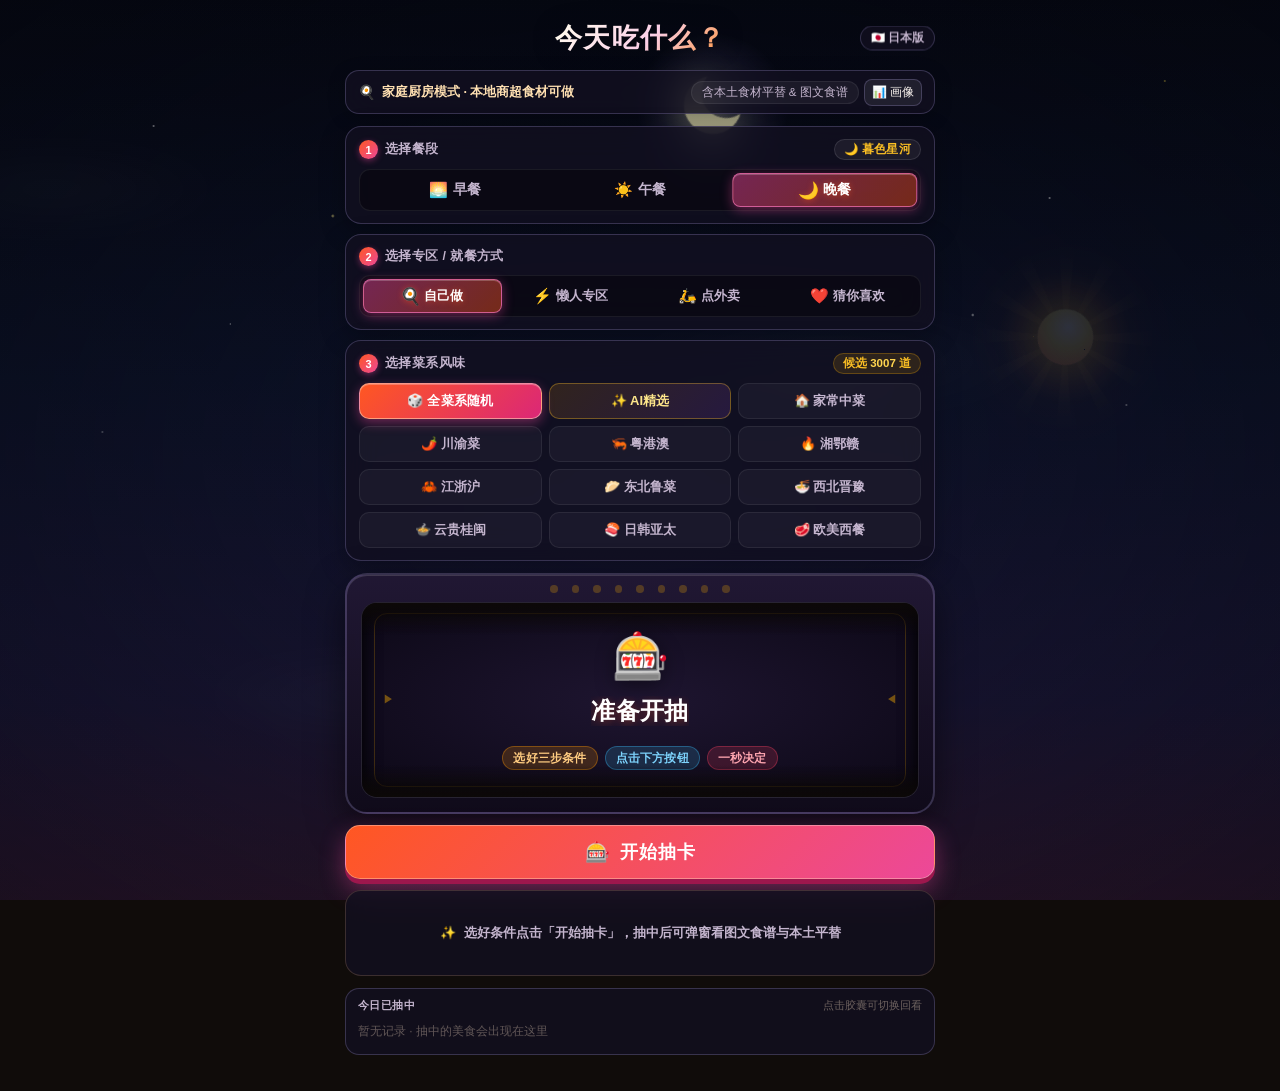
==== commit 4f3765af: "feat: add dedicated Japan-native edition (/jp/) tailored to Japanese eating habits and recipes" ====
--- a/index.html
+++ b/index.html
@@ -42,6 +42,7 @@
     <!-- 顶部极简标题 -->
     <header class="app-header">
       <h1 class="app-title">今天吃什么？</h1>
+      <a href="jp/index.html" class="lang-switch-pill" title="切换至日本地区专属版本（日本語・日本食習慣向け）">🇯🇵 日本版</a>
     </header>
 
     <!-- 恒定高度状态控制条（4模式原地平滑淡入淡出，0高度跳动） -->
@@ -94,7 +95,7 @@
           <span id="guessStatusText" class="loc-text-ellipsis">猜你喜欢 · 正在基于你的本地饮食习惯智能匹配</span>
         </div>
         <div class="loc-actions">
-          <button type="button" class="loc-btn loc-auth-btn btn-open-taste" title="查看离线饮食画像与在线AI分析">📊 习惯画像 & 分析</button>
+          <button type="button" class="loc-btn loc-auth-btn btn-open-taste" title="查看我的离线本地饮食习惯画像">📊 饮食画像</button>
         </div>
       </div>
     </div>
@@ -311,16 +312,16 @@
     </div>
   </div>
 
-  <!-- 离线饮食习惯画像 & 在线 AI 深度分析弹窗 -->
+  <!-- 离线本地饮食习惯画像弹窗 -->
   <div id="tasteModal" class="modal-backdrop" aria-hidden="true">
-    <div class="modal-card" style="max-width:560px;">
+    <div class="modal-card" style="max-width:540px;">
       <div class="modal-header">
         <div class="modal-title-group">
           <span class="modal-emoji">📊</span>
           <div class="modal-title-wrap">
-            <h2 class="modal-title">我的饮食习惯画像 & AI 分析</h2>
+            <h2 class="modal-title">我的饮食习惯画像</h2>
             <div class="modal-subtags">
-              <span class="badge badge-cuisine">🔒 离线本地加密存储于浏览器</span>
+              <span class="badge badge-cuisine">🔒 纯离线本地保存与分析</span>
               <span class="badge badge-mode" id="tasteCountBadge">已记录 0 次偏好</span>
             </div>
           </div>
@@ -328,7 +329,7 @@
         <button type="button" id="btnCloseTasteModal" class="modal-close">✕</button>
       </div>
       <div class="modal-body" id="tasteModalBody">
-        <!-- 动态渲染：偏好排行条形图 + 收藏/拉黑统计 + 在线AI深度分析区 -->
+        <!-- 动态渲染：饮食人格 + 偏好排行条形图 + 离线营养习惯洞察 + 喜欢/避开清单 -->
       </div>
       <div class="modal-footer" style="grid-template-columns: repeat(3, 1fr);">
         <button type="button" id="btnExportTaste" class="action-link-btn">📤 导出备份</button>
--- a/style.css
+++ b/style.css
@@ -352,8 +352,38 @@
 }
 
 .app-header {
+  position: relative;
+  display: flex;
+  align-items: center;
+  justify-content: center;
   text-align: center;
   padding: 2px 0;
+}
+
+.lang-switch-pill {
+  position: absolute;
+  right: 0;
+  top: 50%;
+  transform: translateY(-50%);
+  display: inline-flex;
+  align-items: center;
+  gap: 4px;
+  padding: 4px 10px;
+  border-radius: 99px;
+  font-size: 11.5px;
+  font-weight: 700;
+  text-decoration: none;
+  color: var(--text-muted);
+  background: var(--bg-card);
+  border: 1px solid var(--border-subtle);
+  backdrop-filter: blur(12px);
+  transition: color 0.2s, border-color 0.2s, transform 0.15s;
+}
+
+.lang-switch-pill:hover {
+  color: #fff;
+  border-color: var(--accent-gold);
+  transform: translateY(-50%) scale(1.04);
 }
 
 .app-title {
@@ -1561,6 +1591,50 @@
   background: rgba(255, 152, 0, 0.15);
   padding: 2px 7px;
   border-radius: 6px;
+}
+
+.ing-amount.quantified {
+  color: #fde68a;
+  background: rgba(251, 191, 36, 0.16);
+  border: 1px dashed rgba(251, 191, 36, 0.36);
+}
+
+.serving-scale-bar {
+  display: inline-flex;
+  align-items: center;
+  gap: 4px;
+  background: rgba(0, 0, 0, 0.32);
+  border: 1px solid rgba(255, 255, 255, 0.1);
+  border-radius: 9px;
+  padding: 2px;
+}
+
+.serving-pill {
+  border: none;
+  background: transparent;
+  color: var(--text-muted);
+  font-size: 11px;
+  font-weight: 700;
+  padding: 3px 8px;
+  border-radius: 7px;
+  cursor: pointer;
+  transition: background 0.18s, color 0.18s;
+}
+
+.serving-pill:hover {
+  color: #fff;
+}
+
+.serving-pill.active {
+  background: linear-gradient(135deg, var(--primary), var(--primary-end));
+  color: #fff;
+}
+
+.dosage-measure-hint {
+  font-size: 11.5px;
+  color: var(--text-muted);
+  margin: -4px 0 9px;
+  opacity: 0.88;
 }
 
 .illustrated-steps-list {
@@ -2523,38 +2597,21 @@
   color: #fecdd3;
 }
 
-.taste-ai-box {
-  background: linear-gradient(135deg, rgba(168, 85, 247, 0.11) 0%, rgba(14, 165, 233, 0.08) 100%);
-  border: 1px solid rgba(192, 132, 252, 0.35);
-  border-radius: 14px;
-  padding: 13px 14px;
+.taste-insight-list {
+  list-style: none;
   display: flex;
   flex-direction: column;
-  gap: 10px;
-}
-
-.taste-ai-config-grid {
-  display: grid;
-  grid-template-columns: 1fr 1fr;
-  gap: 8px;
-}
-
-@media (max-width: 480px) {
-  .taste-ai-config-grid {
-    grid-template-columns: 1fr;
-  }
-}
-
-.taste-ai-result {
-  font-size: 13px;
-  line-height: 1.65;
-  color: #f1f5f9;
-  background: rgba(0, 0, 0, 0.28);
-  border: 1px solid rgba(255, 255, 255, 0.1);
-  border-radius: 11px;
-  padding: 11px 13px;
-  white-space: pre-wrap;
-  word-break: break-word;
+  gap: 7px;
+}
+
+.taste-insight-list li {
+  font-size: 12.5px;
+  line-height: 1.55;
+  color: #e6d7cb;
+  background: rgba(0, 0, 0, 0.22);
+  border: 1px solid rgba(255, 255, 255, 0.07);
+  padding: 7px 10px;
+  border-radius: 9px;
 }
 
 .taste-persona-banner {
